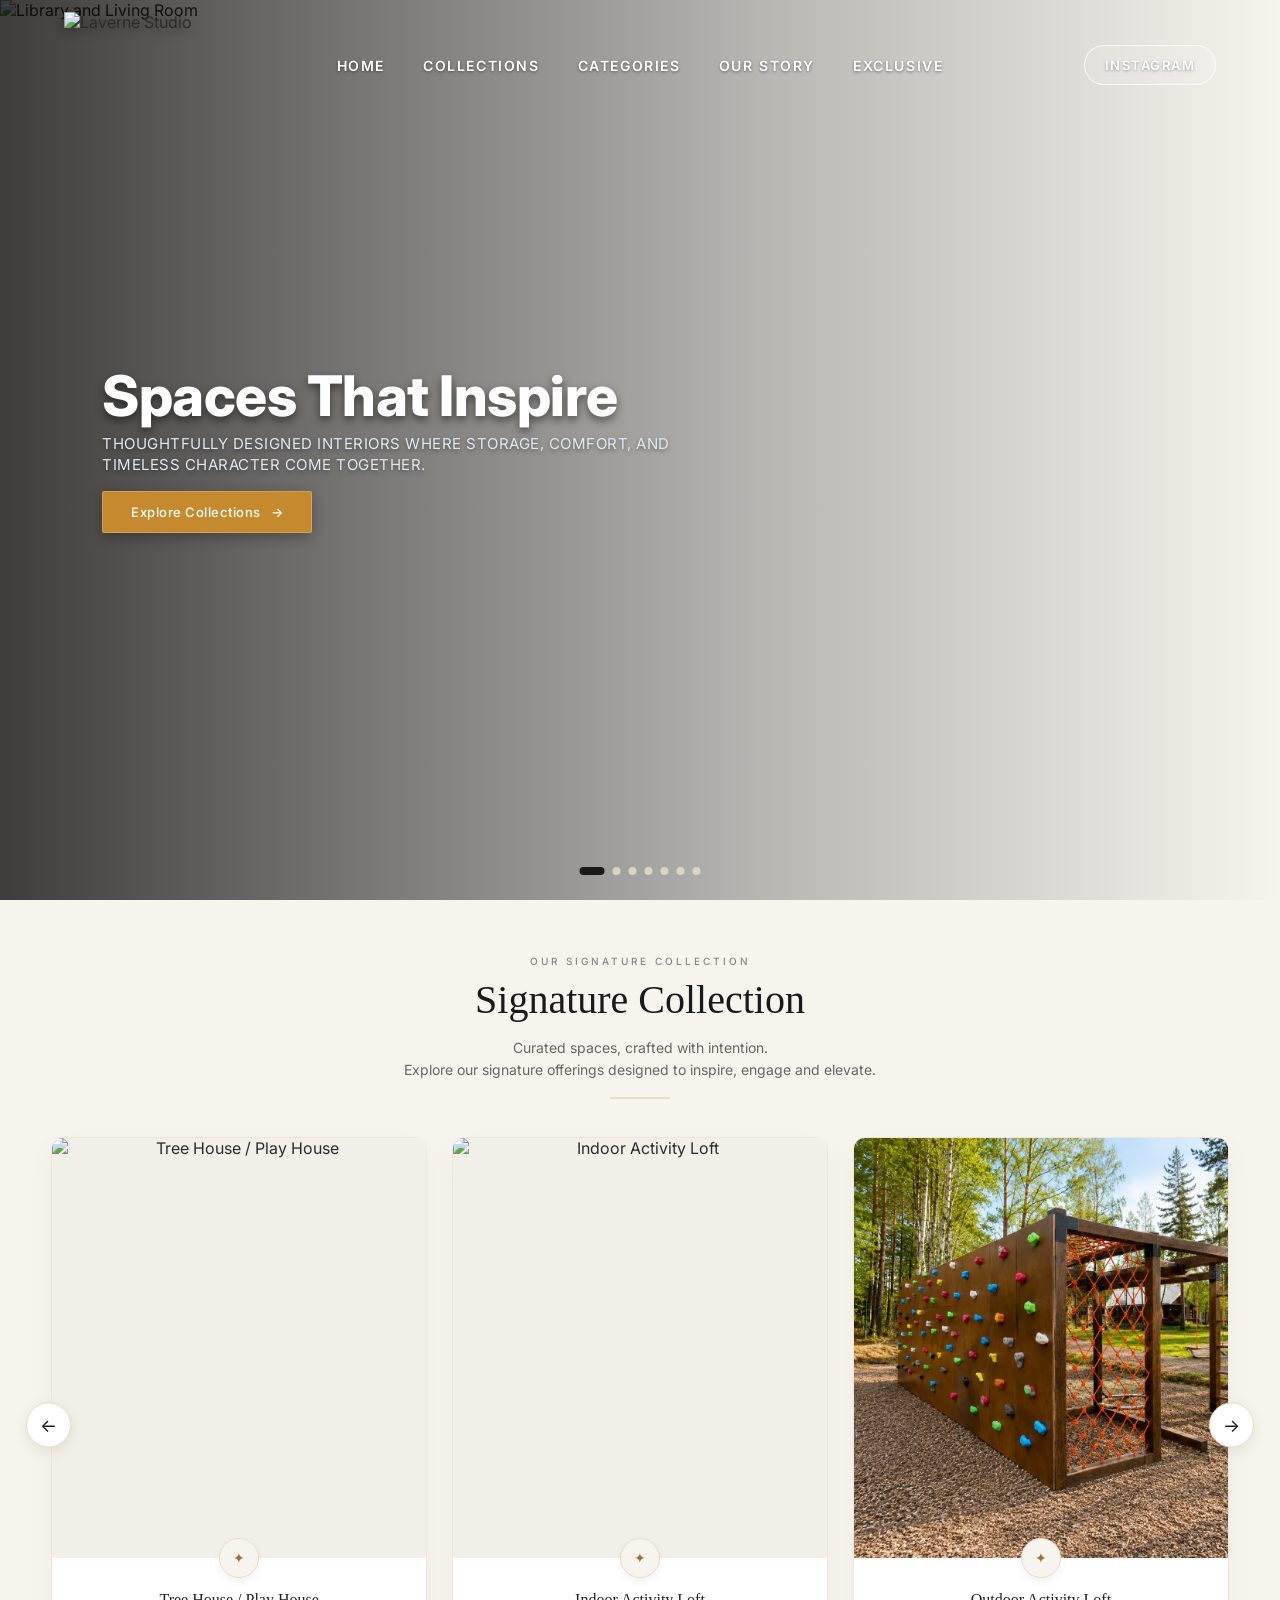
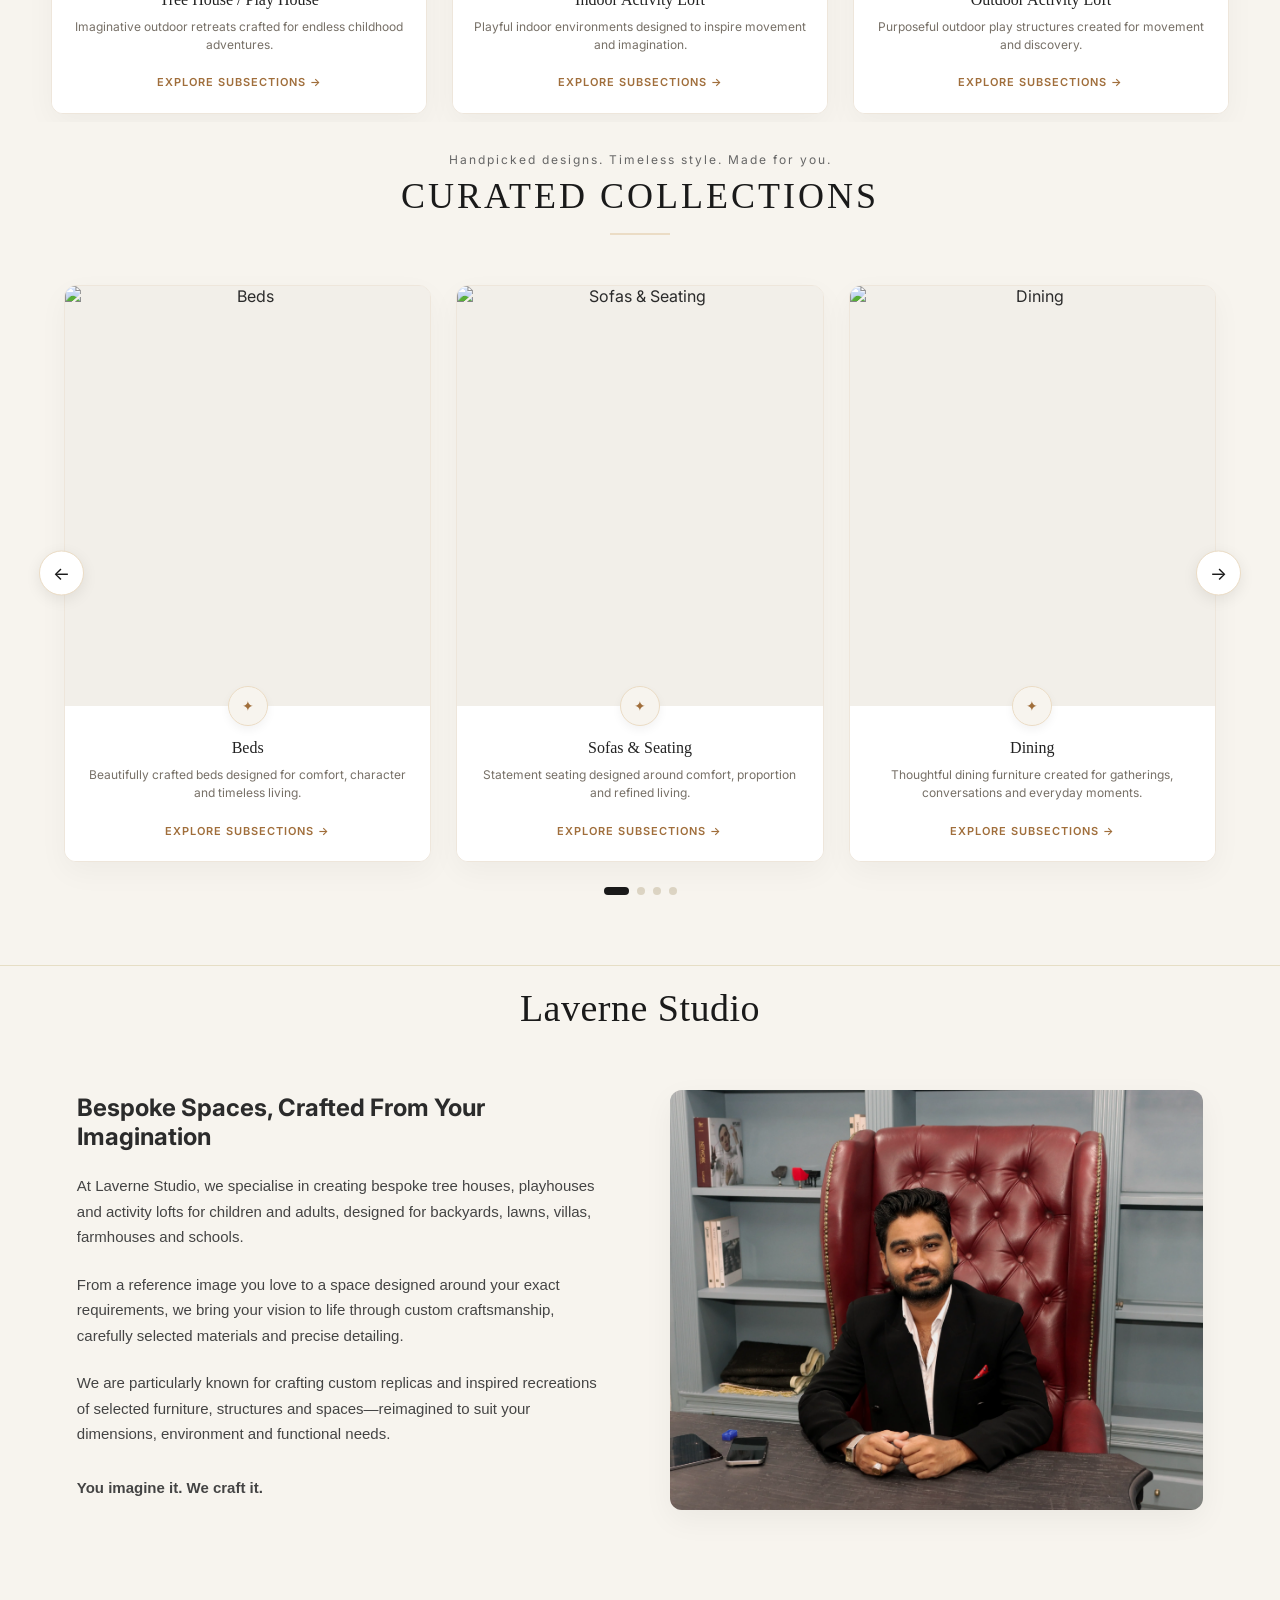
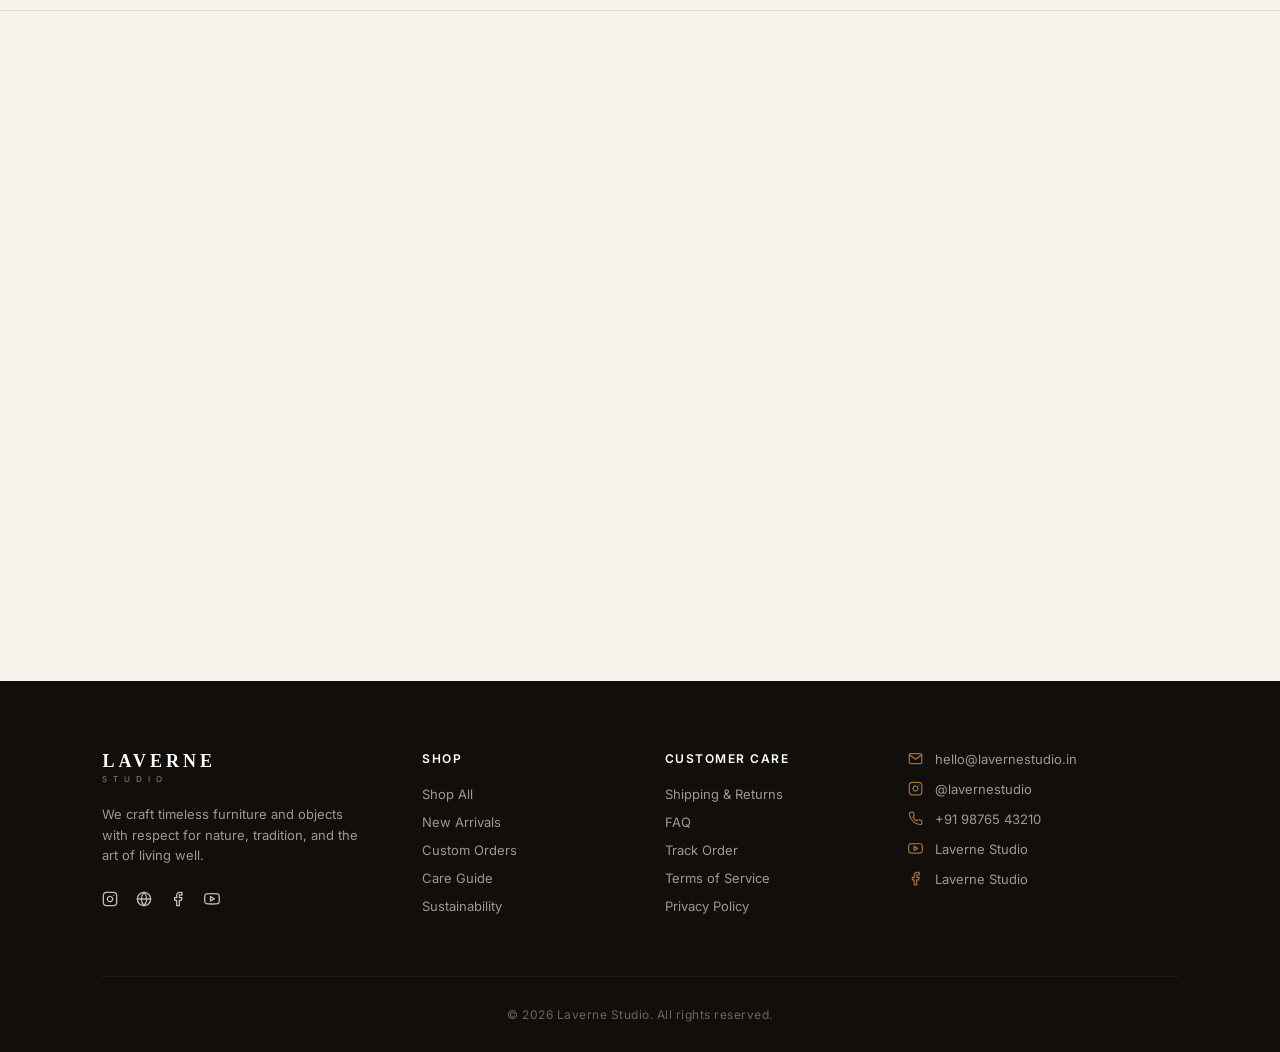
==== index.html @ 59791561 "Updates" ====
<!doctype html><html lang="en"><head><meta charset="utf-8"/><meta name="viewport" content="width=device-width,initial-scale=1"/><meta name="theme-color" content="#FBF4EB"/><title>Laverne Studio | Bespoke Playhouses, Kids Interiors & Custom Furniture</title><meta name="title" content="Laverne Studio | Bespoke Playhouses, Kids Interiors & Custom Furniture"/><meta name="description" content="Laverne Studio creates bespoke children's play environments, luxury playhouses, tree houses, activity lofts, kids interiors, and custom-made furniture in Hyderabad."/><meta name="keywords" content="Laverne Studio, luxury playhouse Hyderabad, kids playhouse Hyderabad, custom tree house, indoor activity loft, outdoor activity loft, kids interiors Hyderabad, custom kids furniture, bespoke furniture Hyderabad"/><meta name="robots" content="index, follow"/><meta name="author" content="Laverne Studio"/><meta name="publisher" content="Laverne Studio"/><link rel="canonical" href="https://lavernestudios.com/"/><link rel="icon" type="image/png" href="/laverneLogo/laverne_logo_transparent.png"/><link rel="apple-touch-icon" href="/laverneLogo/laverne_logo_transparent.png"/><link rel="manifest" href="/manifest.json"/><meta property="og:type" content="website"/><meta property="og:url" content="https://lavernestudios.com/"/><meta property="og:title" content="Laverne Studio | Bespoke Playhouses, Kids Interiors & Custom Furniture"/><meta property="og:description" content="Discover bespoke playhouses, tree houses, activity lofts, kids interiors, and custom-made furniture crafted by Laverne Studio."/><meta property="og:image" content="https://lavernestudios.com/laverneLogo/laverne_logo_transparent.png"/><meta property="og:site_name" content="Laverne Studio"/><meta name="twitter:card" content="summary_large_image"/><meta name="twitter:url" content="https://lavernestudios.com/"/><meta name="twitter:title" content="Laverne Studio"/><meta name="twitter:description" content="Bespoke children's play environments, luxury playhouses, kids interiors and custom furniture crafted with imagination and purpose."/><meta name="twitter:image" content="https://lavernestudios.com/laverneLogo/laverne_logo_transparent.png"/><script type="application/ld+json">{
      "@context": "https://schema.org",
      "@type": "LocalBusiness",
      "name": "Laverne Studio",
      "url": "https://lavernestudios.com/",
      "logo": "https://lavernestudios.com/laverneLogo/laverne_logo_transparent.png",
      "image": "https://lavernestudios.com/laverneLogo/laverne_logo_transparent.png",
      "description": "Laverne Studio creates bespoke children's play environments, luxury playhouses, tree houses, activity lofts, kids interiors and custom-made furniture.",
      "address": {
        "@type": "PostalAddress",
        "addressLocality": "Hyderabad",
        "addressRegion": "Telangana",
        "addressCountry": "IN"
      }
    }</script><style>.visually-hidden{position:absolute;width:1px;height:1px;padding:0;margin:-1px;overflow:hidden;clip:rect(0,0,0,0);white-space:nowrap;border:0}</style><script defer="defer" src="/static/js/main.be034568.js"></script><link href="/static/css/main.c9be6ee3.css" rel="stylesheet"></head><body><noscript>You need to enable JavaScript to run the Laverne Studio website.</noscript><div id="root"></div><h1 class="visually-hidden">Luxury Playhouses, Kids Interiors and Custom Furniture in Hyderabad</h1></body></html>
---- static/css/main.c9be6ee3.css ----
@import url(https://fonts.googleapis.com/css2?family=Cormorant+Garamond:wght@400;500;600;700&family=Inter:wght@300;400;500;600&display=swap);*{box-sizing:border-box;margin:0;padding:0}body{-webkit-font-smoothing:antialiased;background:#f9f6f0;color:#2c1d11;font-family:Inter,sans-serif}button,input,select,textarea{font:inherit}button{border:none;cursor:pointer}a{color:inherit;text-decoration:none}img{display:block}ul{list-style:none}::selection{background:#8b5a2b;color:#fff}section{scroll-margin-top:100px}.navbar{align-items:center;background-color:initial;border-bottom:none;box-sizing:border-box;display:grid;grid-template-columns:180px 1fr 180px;left:0;padding:12px 5%;position:absolute;top:0;width:100%;z-index:1000}.nav-logo{justify-content:flex-start}.nav-logo,.nav-logo a{align-items:center;display:flex}.nav-logo a{text-decoration:none}.nav-logo img{display:block;filter:drop-shadow(0 2px 6px rgba(0,0,0,.45));height:105px;object-fit:contain;width:auto}.nav-links{align-items:center;display:flex;gap:38px;justify-content:center;list-style:none}.nav-links,.nav-links li{margin:0;padding:0}.nav-links a{color:#fff;display:inline-block;font-size:14px;font-weight:600;letter-spacing:1.6px;position:relative;text-decoration:none;text-shadow:0 1px 3px #00000073;transition:color .25s ease,opacity .25s ease}.nav-links a:hover{color:#f0e6d6}.nav-links>li:not(.mobile-instagram)>a:after{background-color:#d9b06f;bottom:-7px;content:"";height:1px;left:50%;position:absolute;transform:translateX(-50%);transition:width .25s ease;width:0}.nav-links>li:not(.mobile-instagram)>a:hover:after{width:100%}.nav-right{align-items:center;display:flex;gap:16px;justify-content:flex-end}.instagram-btn{align-items:center;backdrop-filter:blur(5px);-webkit-backdrop-filter:blur(5px);background:#ffffff1a;border:1px solid #ffffffbf;border-radius:30px;color:#fff;display:inline-flex;font-size:13px;font-weight:600;justify-content:center;letter-spacing:1.5px;min-width:120px;padding:11px 20px;text-decoration:none;text-shadow:0 1px 3px #00000059;transition:background-color .25s ease,color .25s ease,border-color .25s ease,transform .25s ease}.instagram-btn:hover{background-color:#fff;border-color:#fff;color:#6f4d2f;text-shadow:none;transform:translateY(-1px)}.hamburger{align-items:center;background:#0000;border:none;color:#fff;cursor:pointer;font-size:26px;height:42px;justify-content:center;padding:0;width:42px;z-index:1100}.hamburger,.mobile-instagram{display:none}@media (max-width:1200px){.navbar{grid-template-columns:150px 1fr 150px;padding:12px 3%}.nav-logo img{height:95px}.nav-links{gap:25px}.nav-links a{font-size:13px;letter-spacing:1.3px}.instagram-btn{font-size:12px;min-width:105px;padding:10px 15px}}@media (max-width:992px){.navbar{display:flex;justify-content:space-between;padding:10px 25px}.nav-logo img{height:80px}.instagram-btn{display:none}.hamburger,.nav-links{display:flex}.nav-links{align-items:center;backdrop-filter:blur(15px);-webkit-backdrop-filter:blur(15px);background:#14120ff7;flex-direction:column;gap:30px;height:100vh;justify-content:center;max-width:420px;padding:80px 30px;position:fixed;right:-100%;top:0;transition:right .35s ease;width:72%;z-index:1050}.nav-links.active{right:0}.nav-links a{font-size:15px;letter-spacing:1.8px}.mobile-instagram{display:block;margin-top:10px}.mobile-instagram a{align-items:center;background:#ffffff14;border:1px solid #ffffffbf;border-radius:30px;display:inline-flex;justify-content:center;min-width:150px;padding:12px 25px}}@media (max-width:768px){.navbar{padding:10px 18px}.nav-logo img{height:70px}.nav-links{gap:28px;width:80%}.hamburger{font-size:25px;height:40px;width:40px}}@media (max-width:480px){.navbar{padding:8px 14px}.nav-logo img{height:62px}.nav-links{gap:25px;width:85%}.nav-links a{font-size:14px}.mobile-instagram a{min-width:140px;padding:11px 22px}}.hero-section{height:100vh;overflow:hidden;position:relative}.hero-section,.hero-slide{align-items:center;display:flex;width:100%}.hero-slide{height:100%;justify-content:flex-start;left:0;opacity:0;padding:0 8%;pointer-events:none;position:absolute;top:0;transition:opacity .8s ease-in-out,visibility .8s ease-in-out;visibility:hidden}.hero-slide.active{opacity:1;pointer-events:auto;visibility:visible}.hero-img-container{height:100%;left:0;position:absolute;top:0;width:100%;z-index:1}.hero-img{height:100%;object-fit:cover;object-position:center center;width:100%}.hero-img-contain{object-fit:contain}.hero-slide:after{background:linear-gradient(90deg,#000000bf 0,#00000040 60%,#0000);content:"";height:100%;left:0;pointer-events:none;position:absolute;top:0;width:100%;z-index:2}.hero-content-wrapper{align-items:flex-start;display:flex;flex-direction:column;gap:16px;max-width:600px;position:relative;text-align:left;width:100%;z-index:3}.hero-text-container{align-items:flex-start;display:flex;flex-direction:column-reverse;gap:8px}.hero-title{color:#fff;font-size:56px;font-weight:800;letter-spacing:-.5px;line-height:1.05;margin:0;text-shadow:0 4px 8px #00000080}.hero-subtitle{color:#e2e8f0;font-size:15px;font-weight:400;letter-spacing:.5px;line-height:1.4;text-shadow:0 2px 4px #0006;text-transform:uppercase}.explore-btn{align-items:center;background-color:#c68a2e;border:1px solid #fff3;border-radius:2px;box-shadow:0 4px 14px #0000004d;color:#fff;cursor:pointer;display:inline-flex;font-size:13px;font-weight:500;gap:10px;justify-content:center;letter-spacing:.5px;padding:12px 28px;transition:background-color .3s ease,border-color .3s ease}.explore-btn:hover{background-color:#b37922}.hero-dots{bottom:25px;display:flex;gap:8px;left:50%;position:absolute;transform:translateX(-50%);z-index:10}.dot{background:#fff6;transition:all .3s ease}.dot.active{background:#fff}@media (max-width:768px){.hero-section{height:100vh;width:100vw}.hero-slide{align-items:flex-end;padding:25% 6% 10%}.hero-content-wrapper{gap:12px;margin-bottom:20px}.hero-title{font-size:32px;line-height:1.1}.hero-subtitle{font-size:11px;letter-spacing:.3px}.explore-btn{font-size:11px;padding:10px 20px}.hero-dots{bottom:20px}}.collections-section,.collections-section *,.collections-section :after,.collections-section :before{box-sizing:border-box}.collections-section{background-color:#f7f4ee;overflow:hidden;padding:55px 4%;text-align:center;width:100%}.signature-header{margin:0 auto 38px;max-width:850px}.section-subtitle{color:#888;display:block;font-size:10px;font-weight:500;letter-spacing:3px;margin-bottom:10px;text-transform:uppercase}.signature-header h2{color:#1a1a1a;font-family:serif;font-size:40px;font-weight:400;line-height:1.15;margin:0 0 14px}.section-desc{color:#666;font-size:14px;line-height:1.6;margin:0 auto;max-width:540px}.selected-category-description{color:#6f665d;font-size:14px;line-height:1.55;margin:5px auto 0}.catalog-header-divider{background-color:#a06e3b;margin:17px auto 0;width:50px}.back-to-main-btn{border:1px solid #ead8c1;border-radius:30px;font-size:13px;margin-top:15px;padding:9px 16px;transition:transform .25s ease,opacity .25s ease,background-color .25s ease}.back-to-main-btn:hover{background-color:#fff;opacity:.9;transform:translateX(-3px)}.signature-grid-wrapper{gap:16px;margin:0 auto;max-width:1550px}.signature-grid{grid-gap:26px;align-items:stretch;gap:26px}.signature-grid.two-items-grid{max-width:1050px}.signature-card{border-radius:16px;position:relative}.signature-card.main-cat-card{cursor:pointer}.signature-card:hover{box-shadow:0 15px 35px #00000012}.signature-img-wrapper{background-color:#f2efe9;flex:0 0 auto;height:auto;max-height:none;min-height:420px}.signature-img-wrapper img{background-color:#f2efe9;image-rendering:auto;object-fit:contain;object-position:center center}.signature-card:hover
.signature-img-wrapper img{transform:scale(1.02)}.signature-content{flex:1 1;min-height:150px;padding:27px 20px 20px;width:100%}.signature-icon-circle{height:45px;margin-bottom:14px;margin-top:-49px;width:45px}.icon-symbol{font-size:16px}.signature-content h3{font-size:18px;font-weight:400;margin:0 0 8px}.category-card-description,.item-description{color:#6f665d;font-size:13px;line-height:1.5;margin:0 auto 14px;max-width:390px;width:100%}.explore-subtext{font-size:11.5px;letter-spacing:.5px;line-height:1.4;padding-top:8px}.carousel-arrow{box-shadow:0 4px 12px #0000000f;flex-shrink:0;font-size:19px;height:46px;transition:background-color .3s ease,color .3s ease,box-shadow .3s ease;width:46px}.carousel-arrow:hover{background-color:#a06e3b;box-shadow:0 6px 16px #0000001a}.signature-dots{margin-top:28px}.dot{background-color:#0003}.dot.active{background-color:#a06e3b;border-radius:5px}@media (min-width:1440px){.signature-grid-wrapper{max-width:1600px}.signature-img-wrapper{min-height:450px}.signature-content{min-height:155px}}@media (max-width:1200px){.collections-section{padding:50px 4%}.signature-grid{gap:22px}.signature-img-wrapper{min-height:380px}.signature-content{min-height:145px}}@media (max-width:1024px){.collections-section{padding:55px 5%}.signature-header{margin-bottom:34px}.signature-header h2{font-size:36px}.signature-grid{gap:20px;grid-template-columns:repeat(2,minmax(0,1fr))}.signature-grid.two-items-grid{max-width:780px}.signature-img-wrapper{min-height:350px}.signature-content{min-height:145px;padding:25px 18px 20px}.signature-content h3{font-size:17px}.category-card-description,.item-description{font-size:12.5px}.carousel-arrow{font-size:17px;height:42px;width:42px}}@media (max-width:768px){.collections-section{padding:50px 20px}.signature-header{margin-bottom:30px}.section-subtitle{font-size:9px;letter-spacing:2.4px;margin-bottom:9px}.signature-header h2{font-size:30px;line-height:1.2;margin-bottom:11px}.section-desc{line-height:1.55}.section-desc,.selected-category-description{font-size:13px;max-width:450px;width:92%}.catalog-header-divider{width:42px}.back-to-main-btn{font-size:13px}.signature-grid-wrapper{display:block;touch-action:pan-y}.signature-grid,.signature-grid.two-items-grid{gap:22px;grid-template-columns:1fr;margin:0 auto;max-width:500px;width:100%}.signature-card{border-radius:14px}.signature-card:hover{transform:none}.signature-img-wrapper{min-height:380px}.signature-img-wrapper img{height:100%;object-fit:contain;object-position:center;width:100%}.signature-card:hover .signature-img-wrapper img{transform:none}.signature-content{min-height:150px;padding:26px 18px 21px}.signature-icon-circle{height:42px;margin-bottom:13px;margin-top:-46px;width:42px}.signature-content h3{font-size:18px}.category-card-description,.item-description{font-size:12.5px;max-width:390px;width:94%}.explore-subtext{font-size:11px;margin-top:10px}.carousel-arrow{display:none}.signature-dots{margin-top:22px}}@media (max-width:480px){.collections-section{padding:42px 14px}.signature-header{margin-bottom:26px}.section-subtitle{font-size:8px;letter-spacing:2px}.signature-header h2{font-size:26px}.section-desc,.selected-category-description{font-size:12px;width:96%}.back-to-main-btn{font-size:12px}.signature-grid,.signature-grid.two-items-grid{gap:18px;max-width:100%}.signature-card{border-radius:12px}.signature-img-wrapper{min-height:340px}.signature-content{min-height:145px;padding:23px 15px 19px}.signature-icon-circle{height:40px;margin-bottom:12px;margin-top:-44px;width:40px}.signature-content h3{font-size:17px}.category-card-description,.item-description{font-size:12px;width:96%}.explore-subtext{font-size:10.5px}.signature-dots{margin-top:18px}}@media (max-width:360px){.collections-section{padding:38px 10px}.signature-header h2{font-size:24px}.signature-img-wrapper{min-height:300px}.signature-content{min-height:135px;padding:21px 12px 17px}.signature-content h3{font-size:16px}.category-card-description,.item-description{font-size:11.5px}}.curated-categories-section,.curated-categories-section *,.curated-categories-section :after,.curated-categories-section :before{box-sizing:border-box}.curated-categories-section{background-color:#f7f4ee;border-bottom:1px solid #e6dec5;margin-top:-80px;opacity:0;overflow:hidden;padding:30px 5% 70px;text-align:center;transform:translateY(40px);transition:opacity 1s ease-out,transform 1s ease-out;width:100%}.curated-categories-section.scroll-reveal-active{opacity:1;transform:translateY(0)}.main-catalog-header{margin:0 auto 50px;max-width:850px}.main-subtitle{color:#666;display:block;font-size:12px;font-weight:400;letter-spacing:2px;margin-bottom:8px}.main-catalog-header h2{color:#1a1a1a;font-family:serif;font-size:36px;font-weight:400;letter-spacing:3px;line-height:1.2;margin:0}.selected-category-description{color:#6f685f;font-size:13px;font-weight:400;line-height:1.5;margin:12px auto 0;max-width:650px;text-align:center}.catalog-header-divider{background-color:#ebdcc5;height:2px;margin:15px auto 0;width:60px}.back-to-main-btn{background:#0000;border:1px solid #ebdcc5;border-radius:20px;color:#a06e3b;cursor:pointer;font-size:12px;font-weight:600;margin-top:20px;padding:8px 18px;transition:background-color .3s ease,color .3s ease,border-color .3s ease,transform .3s ease}.back-to-main-btn:hover{background-color:#1a1a1a;border-color:#1a1a1a;color:#fff;transform:translateX(-2px)}.category-block{margin-bottom:70px;text-align:left}.category-header-row{align-items:center;border-bottom:1px solid #ebdcc5;display:flex;justify-content:space-between;margin-bottom:25px;padding-bottom:10px}.category-title-wrapper{align-items:center;display:flex;gap:12px}.cat-icon{font-size:18px}.category-header-row h3{color:#2b2b2b;font-family:serif;font-size:18px;letter-spacing:1.5px;margin:0}.view-all-link{color:#a06e3b;cursor:pointer;font-size:12px;font-weight:600;letter-spacing:1px}.signature-grid-wrapper{align-items:center;display:flex;position:relative;width:100%}.signature-grid{grid-gap:25px;display:grid;gap:25px;grid-template-columns:repeat(3,minmax(0,1fr));width:100%}.signature-grid.two-items-grid{grid-template-columns:repeat(2,minmax(0,1fr));margin:0 auto;max-width:75%}.signature-card{background-color:#fff;border:1px solid #eee6db;border-radius:12px;box-shadow:0 10px 30px #0000000a;display:flex;flex-direction:column;height:100%;min-width:0;overflow:hidden;transition:transform .3s ease,box-shadow .3s ease;width:100%}.signature-card:hover{box-shadow:0 15px 36px #00000012;transform:translateY(-5px)}.main-cat-card{cursor:pointer}.signature-img-wrapper{background-color:#eeeae4;height:320px;overflow:hidden;position:relative;width:100%}.signature-img-wrapper img{display:block;height:100%;object-fit:cover;object-position:center;transition:transform .45s ease;width:100%}.signature-card:hover
.signature-img-wrapper img{transform:scale(1.025)}.signature-content{align-items:center;background-color:#fff;display:flex;flex-direction:column;flex-grow:1;min-height:155px;padding:25px 20px 22px;position:relative;text-align:center}.signature-icon-circle{align-items:center;background-color:#f7f4ee;border:1px solid #ebdcc5;border-radius:50%;box-shadow:0 4px 10px #0000000d;display:flex;flex-shrink:0;height:40px;justify-content:center;margin-bottom:12px;margin-top:-45px;width:40px}.icon-symbol{color:#a06e3b;font-size:14px}.signature-content h3{color:#222;font-family:serif;font-size:16px;font-weight:500;line-height:1.3;margin:0 0 7px;text-align:center}.category-card-description{margin:0 auto 12px}.category-card-description,.item-description{color:#777067;font-size:12px;font-weight:400;line-height:1.5;max-width:340px;text-align:center;width:100%}.item-description{margin:0 auto}.category-card-description,.item-description{-webkit-box-orient:vertical;display:-webkit-box;overflow:hidden}.explore-subtext{color:#a06e3b;font-size:11px;font-weight:600;letter-spacing:1px;margin-top:auto;padding-top:5px;text-transform:uppercase}.carousel-arrow{align-items:center;background-color:#fff;border:1px solid #ebdcc5;border-radius:50%;box-shadow:0 4px 15px #00000014;color:#1a1a1a;cursor:pointer;display:flex;font-size:18px;height:45px;justify-content:center;padding:0;position:absolute;top:50%;transform:translateY(-50%);transition:background-color .3s ease,color .3s ease,border-color .3s ease;width:45px;z-index:10}.carousel-arrow:hover{background-color:#1a1a1a;border-color:#1a1a1a;color:#fff}.carousel-arrow.left-arrow{left:-25px}.carousel-arrow.right-arrow{right:-25px}.signature-dots{align-items:center;display:flex;gap:8px;justify-content:center;margin-top:25px}.dot{background-color:#dcd4c3;border:none;border-radius:50%;cursor:pointer;height:8px;padding:0;transition:width .3s ease,background-color .3s ease;width:8px}.dot.active{background-color:#1a1a1a;border-radius:4px;width:25px}@media (max-width:1024px){.curated-categories-section{margin-top:-50px;padding:20px 5% 65px}.main-catalog-header{margin-bottom:40px}.main-catalog-header h2{font-size:32px;letter-spacing:2.5px}.signature-grid{gap:20px;grid-template-columns:repeat(2,minmax(0,1fr))}.signature-grid.two-items-grid{max-width:100%}.signature-img-wrapper{height:285px}.signature-content{min-height:150px;padding:24px 18px 20px}.signature-content h3{font-size:16px}.category-card-description,.item-description{font-size:11.8px;max-width:310px}.selected-category-description{font-size:12.5px;max-width:550px}.carousel-arrow.left-arrow{left:-18px}.carousel-arrow.right-arrow{right:-18px}}@media (max-width:768px){.curated-categories-section{margin-top:0;padding:50px 18px}.main-catalog-header{margin-bottom:32px}.main-subtitle{font-size:10px;letter-spacing:1.5px;line-height:1.5;margin:0 auto 8px;width:92%}.main-catalog-header h2{font-size:26px;letter-spacing:2px;line-height:1.2}.selected-category-description{font-size:12px;line-height:1.5;margin-top:10px;max-width:450px;width:92%}.catalog-header-divider{margin-top:14px;width:45px}.back-to-main-btn{font-size:11px;margin-top:15px;padding:7px 15px}.signature-grid-wrapper{display:block}.signature-grid,.signature-grid.two-items-grid{gap:20px;grid-template-columns:1fr;margin:0 auto;max-width:500px;width:100%}.signature-card{border-radius:12px;width:100%}.signature-card:hover{transform:none}.signature-img-wrapper{height:285px}.signature-card:hover .signature-img-wrapper img{transform:none}.signature-content{min-height:auto;padding:23px 17px 20px}.signature-icon-circle{height:40px;margin-bottom:11px;margin-top:-43px;width:40px}.signature-content h3{font-size:17px;margin-bottom:6px}.category-card-description,.item-description{font-size:12px;line-height:1.5;max-width:390px;width:94%}.explore-subtext{font-size:10.5px;margin-top:11px}.carousel-arrow{display:none}.signature-dots{gap:7px;margin-top:21px}.dot{height:7px;width:7px}.dot.active{width:22px}}@media (max-width:480px){.curated-categories-section{padding:42px 14px}.main-catalog-header{margin-bottom:27px}.main-subtitle{font-size:9px;letter-spacing:1.3px;width:96%}.main-catalog-header h2{font-size:23px;letter-spacing:1.5px}.selected-category-description{font-size:11.5px;width:96%}.signature-grid,.signature-grid.two-items-grid{gap:18px;max-width:100%}.signature-img-wrapper{height:250px}.signature-content{padding:21px 14px 18px}.signature-icon-circle{height:38px;margin-top:-41px;width:38px}.icon-symbol{font-size:13px}.signature-content h3{font-size:16px}.category-card-description,.item-description{font-size:11.5px;line-height:1.45;width:97%}.explore-subtext{font-size:10px}.signature-dots{margin-top:18px}}@media (max-width:360px){.curated-categories-section{padding:38px 10px}.main-catalog-header h2{font-size:21px}.signature-img-wrapper{height:225px}.signature-content{padding:20px 12px 17px}.signature-content h3{font-size:15px}.category-card-description,.item-description{font-size:11px}}.founder-story-section{background-color:#f7f4ee;border-bottom:1px solid #e6dec5;box-sizing:border-box;opacity:0;padding:20px 6% 100px;transform:translateY(40px);transition:opacity 1s ease-out,transform 1s ease-out;width:100%}.founder-story-section.scroll-reveal-active{opacity:1;transform:translateY(0)}.founder-container{margin:0 auto;max-width:1300px}.founder-main-title{color:#1a1a1a;font-family:serif;font-size:38px;font-weight:400;letter-spacing:.5px;margin-bottom:60px;text-align:center}.founder-content-grid{grid-gap:60px;align-items:center;display:grid;gap:60px;grid-template-columns:1fr 1fr}.founder-text-column{display:flex;flex-direction:column;gap:22px}.founder-text-column p{color:#444;font-family:sans-serif;font-size:15px;line-height:1.7;margin:0}.founder-highlight-text{color:#1a1a1a;font-size:16px;margin:6px 0!important}.founder-image-column{width:100%}.founder-image-wrapper{background:#eae5dc;border-radius:12px;box-shadow:0 10px 30px #0000000d;height:420px;overflow:hidden;width:100%}.founder-image-wrapper img{height:100%;object-fit:cover;transition:transform .5s ease;width:100%}.founder-image-wrapper:hover img{transform:scale(1.03)}@media (max-width:968px){.founder-content-grid{gap:40px;grid-template-columns:1fr}.founder-main-title{font-size:30px;margin-bottom:40px}.founder-image-wrapper{height:320px}}.exclusive-section{background-color:#f7f4ee;border-bottom:1px solid #e6dec5;box-sizing:border-box;opacity:0;overflow:hidden;padding:30px 3% 70px;transform:translateY(35px);transition:opacity .9s ease-out,transform .9s ease-out;width:100%}.exclusive-section.scroll-reveal-active{opacity:1;transform:translateY(0)}.exclusive-masonry{box-sizing:border-box;column-count:4;column-gap:12px;width:100%}.masonry-item{-webkit-column-break-inside:avoid;box-sizing:border-box;break-inside:avoid;display:inline-block;margin:0 0 12px;page-break-inside:avoid;vertical-align:top;width:100%}.exclusive-title-block{background:#0000;box-sizing:border-box;padding:22px 10px 28px;text-align:center;width:100%}.exc-main-title{color:#151515;font-size:clamp(30px,2.3vw,42px);font-weight:700;letter-spacing:.5px;line-height:.98;margin:0 0 15px}.exc-main-title,.exc-year{font-family:Georgia,Times New Roman,serif}.exc-year{color:#a06e3b;display:block;font-size:clamp(23px,1.6vw,31px);font-weight:500;letter-spacing:5px}.exc-img-card{background:#0000;border-radius:8px;box-shadow:0 5px 16px rgba(0,0,0,.045);box-sizing:border-box;overflow:hidden;transition:transform .35s ease,box-shadow .35s ease}.exc-img-card,.exc-img-card img{height:auto;padding:0;width:100%}.exc-img-card img{border:0;display:block;margin:0;max-width:100%;object-fit:fill}@media (hover:hover) and (pointer:fine){.exc-img-card:hover{box-shadow:0 10px 28px #00000014;transform:translateY(-4px)}}@media (min-width:1600px){.exclusive-section{padding:80px 4%}.exclusive-masonry{column-count:4;column-gap:14px}.masonry-item{margin-bottom:14px}}@media (max-width:1200px){.exclusive-section{padding:60px 2.5%}.exclusive-masonry{column-count:4;column-gap:10px}.masonry-item{margin-bottom:10px}.exclusive-title-block{padding:18px 8px 24px}.exc-main-title{font-size:32px}.exc-year{font-size:26px}}@media (max-width:1024px){.exclusive-section{padding:55px 20px}.exclusive-masonry{column-count:3;column-gap:10px}.masonry-item{margin-bottom:10px}.exc-main-title{font-size:32px}.exc-year{font-size:25px}}@media (max-width:850px){.exclusive-section{padding:50px 16px}.exclusive-masonry{column-count:2;column-gap:10px}.masonry-item{margin-bottom:10px}.exclusive-title-block{padding:18px 8px 26px}.exc-main-title{font-size:31px}.exc-year{font-size:25px}}@media (max-width:600px){.exclusive-section{box-sizing:border-box;padding:40px 10px;width:100%}.exclusive-masonry{column-count:1;column-gap:0;width:100%}.masonry-item{margin-bottom:14px;width:100%}.exclusive-title-block{padding:12px 10px 28px}.exc-main-title{font-size:32px;line-height:1;margin-bottom:14px}.exc-year{font-size:25px;letter-spacing:5px}.exc-img-card{border-radius:8px;height:auto;width:100%}.exc-img-card img{display:block;height:auto;max-width:100%;width:100%}}@media (max-width:480px){.exclusive-section{padding:35px 8px}.masonry-item{margin-bottom:10px}.exclusive-title-block{padding:10px 6px 24px}.exc-main-title{font-size:29px}.exc-year{font-size:23px;letter-spacing:4px}.exc-img-card{border-radius:6px}}@media (max-width:360px){.exclusive-section{padding:30px 6px}.masonry-item{margin-bottom:8px}.exc-main-title{font-size:26px}.exc-year{font-size:21px;letter-spacing:3px}}@media (prefers-reduced-motion:reduce){.exc-img-card,.exclusive-section{transition:none}.exclusive-section{opacity:1;transform:none}.exc-img-card:hover{transform:none}}.instagram-section{background-color:#f7f4ee;border-bottom:1px solid #e6dec5;box-sizing:border-box;max-width:100%;opacity:0;padding:40px 1px 80px;transform:translateY(40px);transition:opacity 1s ease-out,transform 1s ease-out;width:100%}.instagram-section.scroll-reveal-active{opacity:1;transform:translateY(0)}.insta-profile-header{box-sizing:border-box;justify-content:flex-start;margin-bottom:35px;padding:0 15px}.insta-profile-header,.insta-profile-info{align-items:center;display:flex;width:100%}.insta-profile-info{gap:25px;max-width:100%}.insta-profile-info>div:last-child{align-items:flex-start;display:flex;flex-direction:column;text-align:left}.insta-avatar-circle{align-items:center;background-color:#e6dec5;border:1px solid #d4cab0;border-radius:50%;display:flex;flex-shrink:0;height:100px;justify-content:center;width:100px}.insta-avatar-icon{color:#1a1a1a;font-size:45px}.insta-handle-row{align-items:center;display:flex;flex-wrap:wrap;gap:20px;justify-content:flex-start;margin-bottom:10px}.insta-handle-row h3{color:#1a1a1a;font-family:serif;font-size:26px;font-weight:500;margin:0}.insta-profile-follow-btn{background:#1a1a1a;border-radius:6px;color:#fff;font-size:14px;font-weight:600;letter-spacing:.5px;padding:8px 24px;text-decoration:none;transition:background .3s ease}.insta-profile-follow-btn:hover{background:#a06e3b}.insta-bio{color:#555;font-size:16px;line-height:1.5;margin:0;text-align:left}.insta-loading{color:#777;font-size:15px;padding:50px;text-align:center}.insta-grid{grid-gap:16px;box-sizing:border-box;display:grid;gap:16px;grid-template-columns:repeat(4,1fr);padding:0 15px;width:100%}.insta-item{align-self:start;background:#eae5dc;border-radius:4px;box-shadow:0 6px 20px #0000000f;display:block;overflow:hidden;position:relative}.insta-item img{display:block;height:auto;object-fit:contain;width:100%}.insta-overlay{align-items:center;background:#00000073;color:#fff;display:flex;font-size:15px;font-weight:600;gap:15px;height:100%;justify-content:center;left:0;opacity:0;position:absolute;top:0;transition:opacity .3s ease;width:100%}.insta-item:hover .insta-overlay{opacity:1}@media (max-width:1200px){.insta-grid{grid-template-columns:repeat(3,1fr)}}@media (max-width:768px){.insta-grid{grid-template-columns:repeat(2,1fr)}.instagram-section{padding:60px 2%}}@media (max-width:480px){.insta-grid{grid-template-columns:1fr}.insta-profile-info{align-items:flex-start;flex-direction:column}}.footer-section{background-color:#120e0b;box-sizing:border-box;color:#bbb;padding:70px 8% 30px;width:100%}.footer-grid{grid-gap:50px;align-items:start;border-bottom:1px solid #221c17;display:grid;gap:50px;grid-template-columns:1.4fr 1fr 1fr 1.4fr;padding-bottom:50px}.footer-col-brand{text-align:left}.footer-col-brand h2{color:#fff;font-family:serif;font-size:18px;letter-spacing:4px;margin:0;text-align:left}.footer-col-brand span{color:#888;display:block;font-size:8px;letter-spacing:6px;margin-top:2px;text-align:left}.footer-col-brand p{color:#999;font-size:13px;line-height:1.6;margin:20px 0 25px;max-width:280px;text-align:left}.social-icons{color:#bbb;cursor:pointer;display:flex;font-size:16px;gap:18px;justify-content:flex-start}.social-icons svg:hover{color:#a06e3b}.footer-col-contact h4,.footer-col-links h4{color:#fff;font-size:12px;font-weight:600;letter-spacing:1.5px;margin-bottom:20px}.footer-col-contact ul,.footer-col-links ul{list-style:none;margin:0;padding:0}.footer-col-links ul li{color:#999;cursor:pointer;font-size:13px;margin-bottom:12px;transition:color .2s ease}.footer-col-links ul li:hover{color:#fff}.footer-col-contact ul li{align-items:center;color:#999;display:flex;font-size:13px;gap:12px;margin-bottom:14px}.footer-contact-icon{color:#a06e3b;flex-shrink:0;font-size:15px}.footer-bottom{color:#666;font-size:12px;letter-spacing:.5px;padding-top:30px;text-align:center}@media (max-width:1024px){.footer-grid{gap:40px;grid-template-columns:repeat(2,1fr)}}@media (max-width:600px){.footer-grid{gap:30px;grid-template-columns:1fr}}html{scroll-behavior:smooth;scroll-padding-top:0}body{margin:0;padding:0}.home-container{background-color:#f7f4ee;color:#2b2b2b;font-family:Inter,sans-serif;overflow-x:hidden;width:100%}#categories,#collections,#exclusive,#home,#instagram,#our-story{scroll-margin-top:0}.App{background:#f9f6f0;min-height:100vh}img{max-width:100%}a,button{-webkit-tap-highlight-color:transparent}
/*# sourceMappingURL=main.c9be6ee3.css.map*/
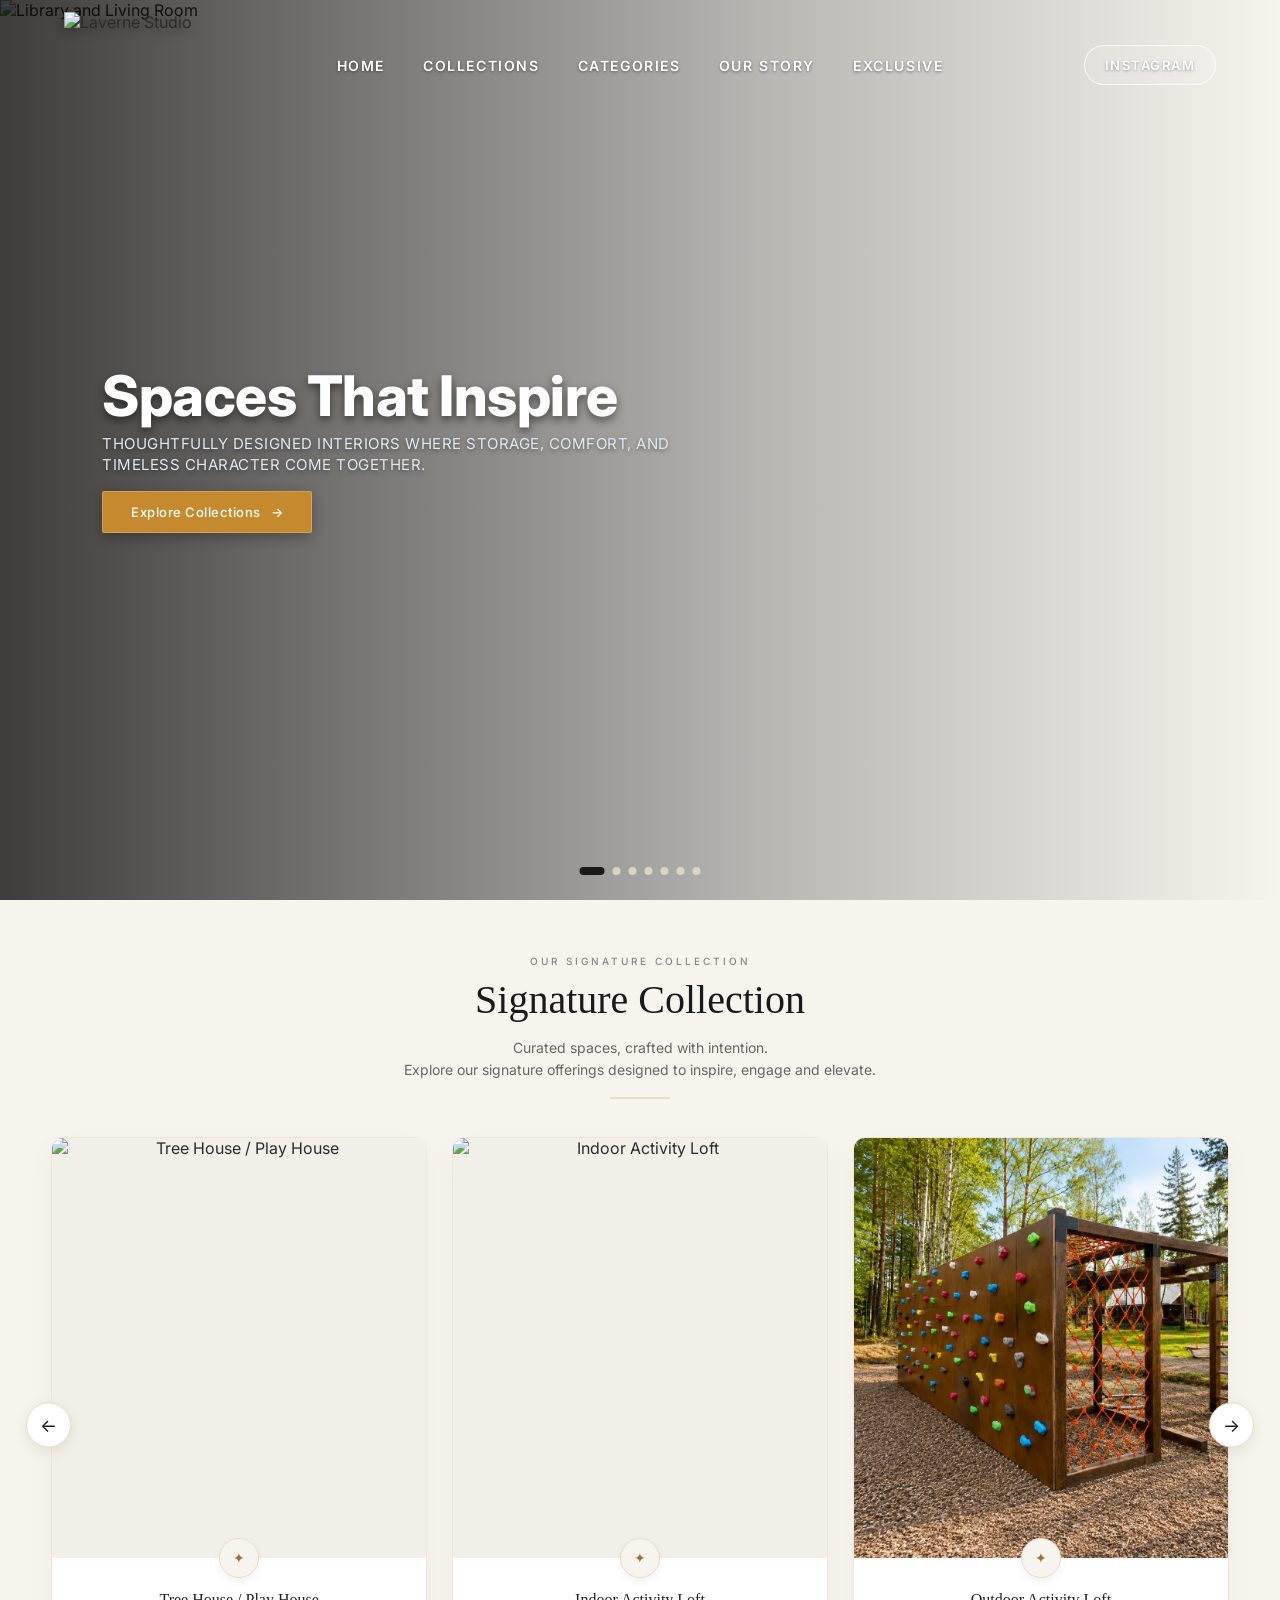
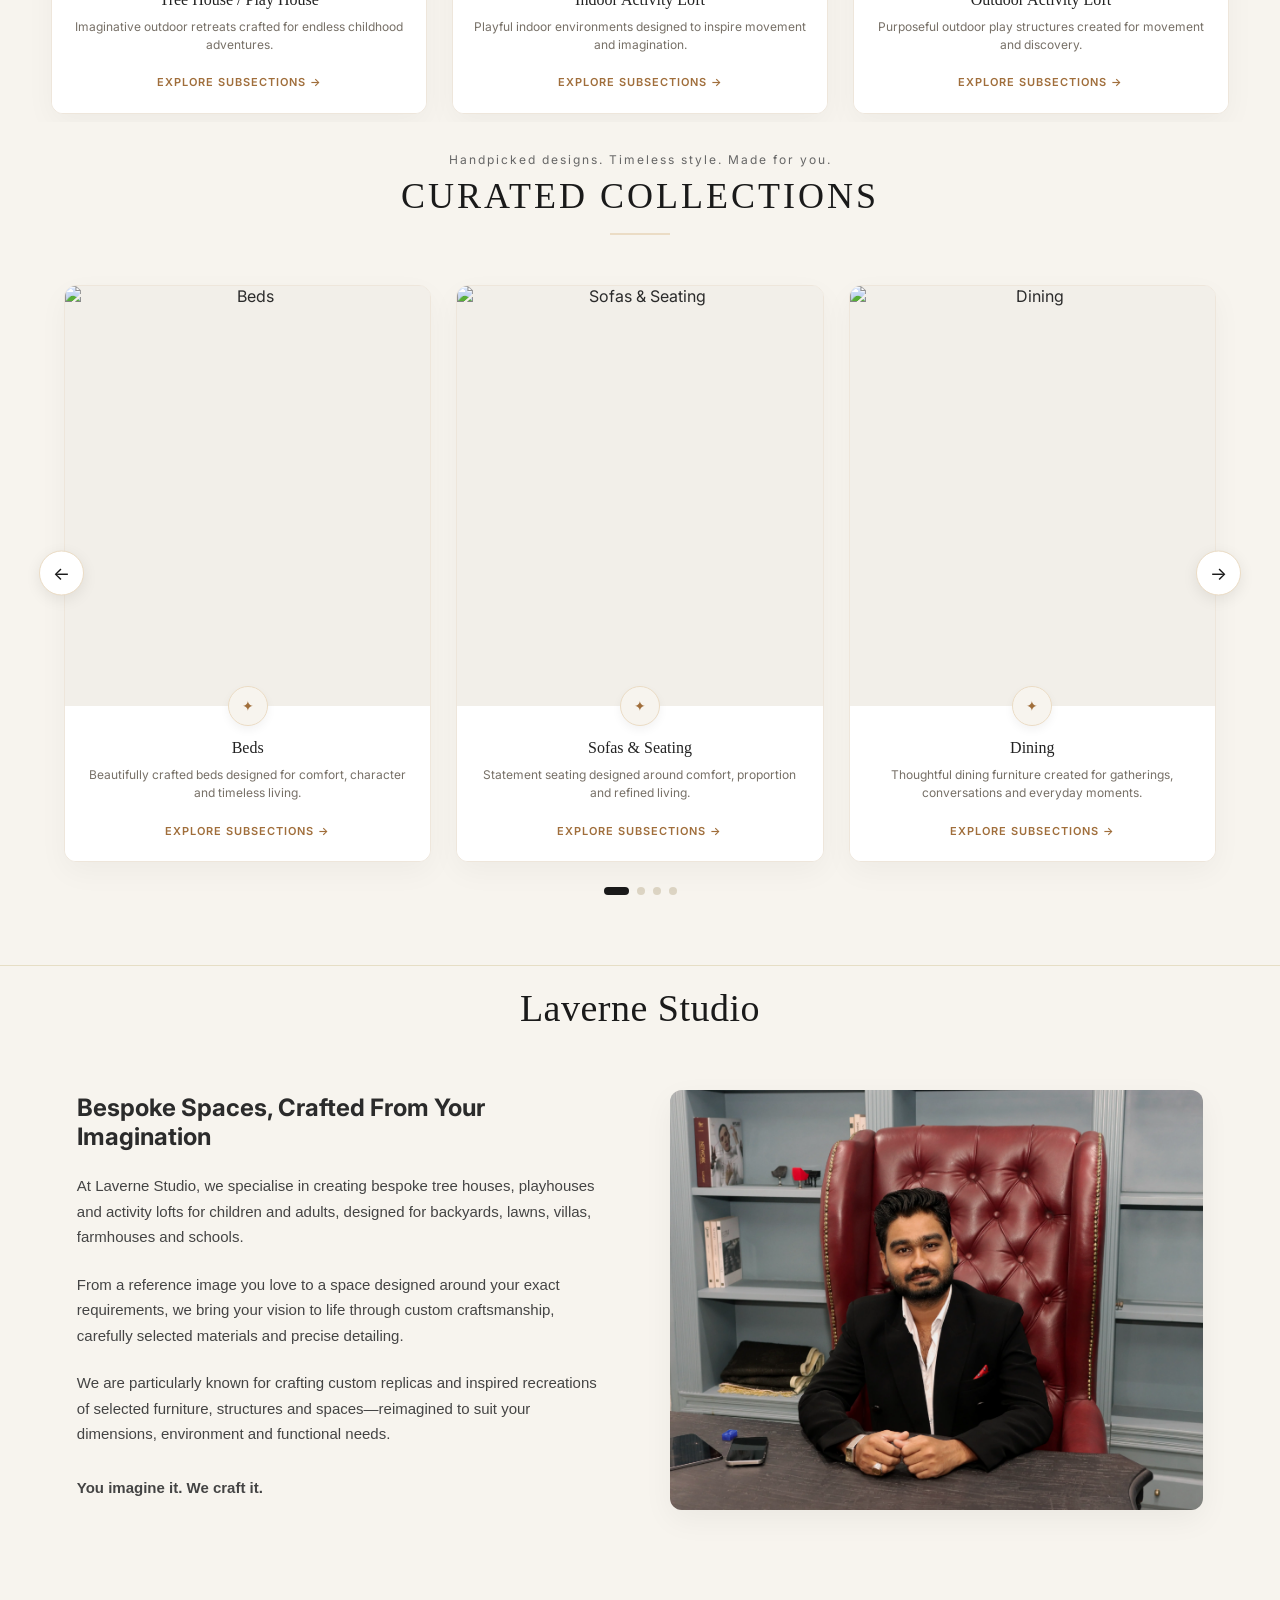
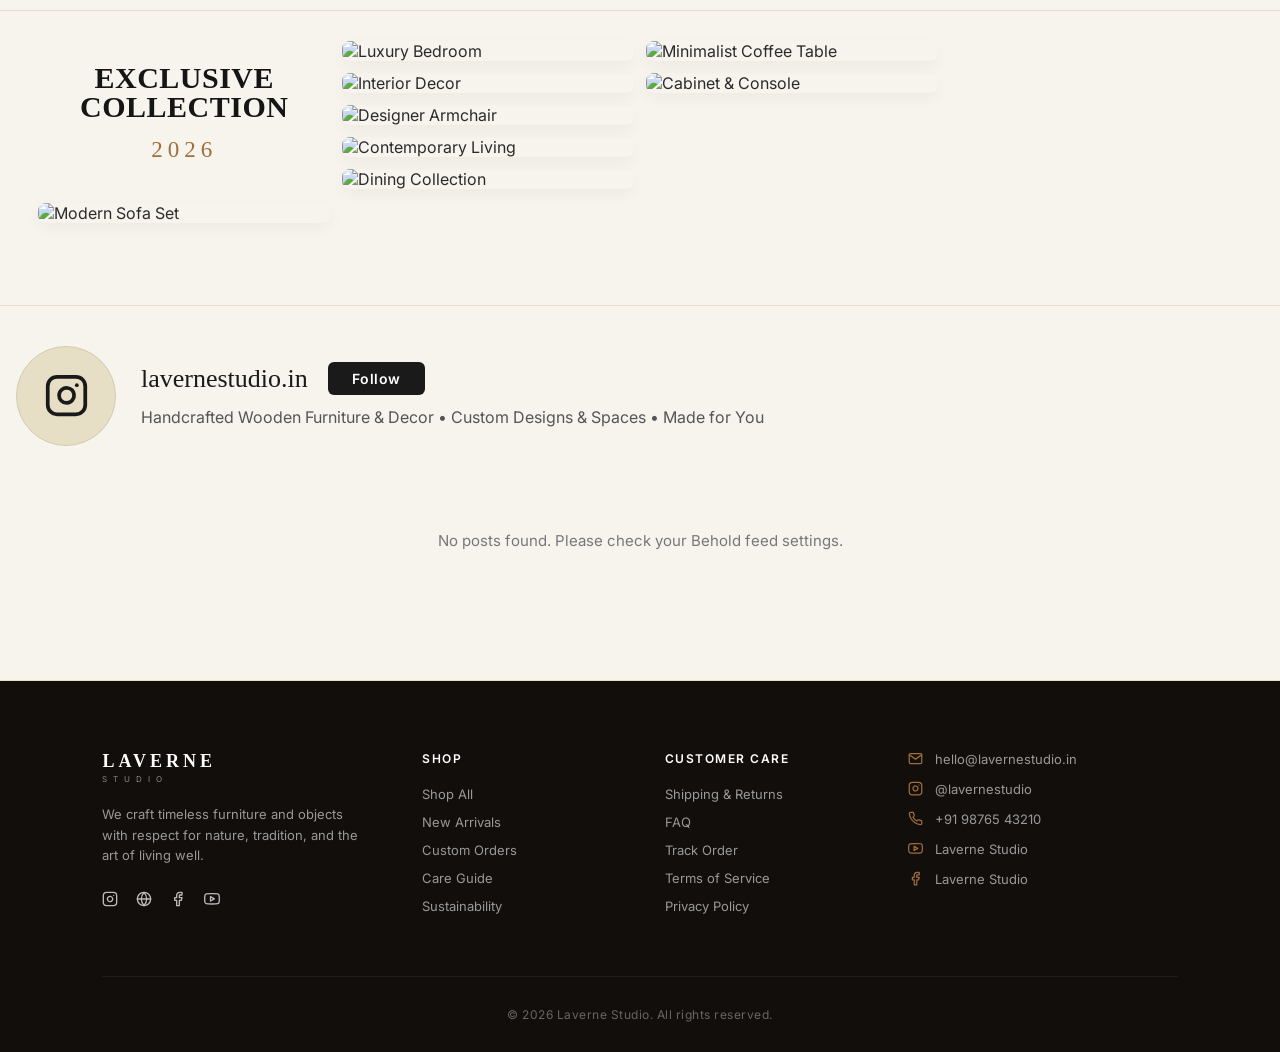
==== commit d55eee24: "Updates" ====
--- a/index.html
+++ b/index.html
@@ -12,4 +12,4 @@
         "addressRegion": "Telangana",
         "addressCountry": "IN"
       }
-    }</script><style>.visually-hidden{position:absolute;width:1px;height:1px;padding:0;margin:-1px;overflow:hidden;clip:rect(0,0,0,0);white-space:nowrap;border:0}</style><script defer="defer" src="/static/js/main.be034568.js"></script><link href="/static/css/main.c9be6ee3.css" rel="stylesheet"></head><body><noscript>You need to enable JavaScript to run the Laverne Studio website.</noscript><div id="root"></div><h1 class="visually-hidden">Luxury Playhouses, Kids Interiors and Custom Furniture in Hyderabad</h1></body></html>+    }</script><style>.visually-hidden{position:absolute;width:1px;height:1px;padding:0;margin:-1px;overflow:hidden;clip:rect(0,0,0,0);white-space:nowrap;border:0}</style><script defer="defer" src="/static/js/main.e7280c40.js"></script><link href="/static/css/main.c9be6ee3.css" rel="stylesheet"></head><body><noscript>You need to enable JavaScript to run the Laverne Studio website.</noscript><div id="root"></div><h1 class="visually-hidden">Luxury Playhouses, Kids Interiors and Custom Furniture in Hyderabad</h1></body></html>
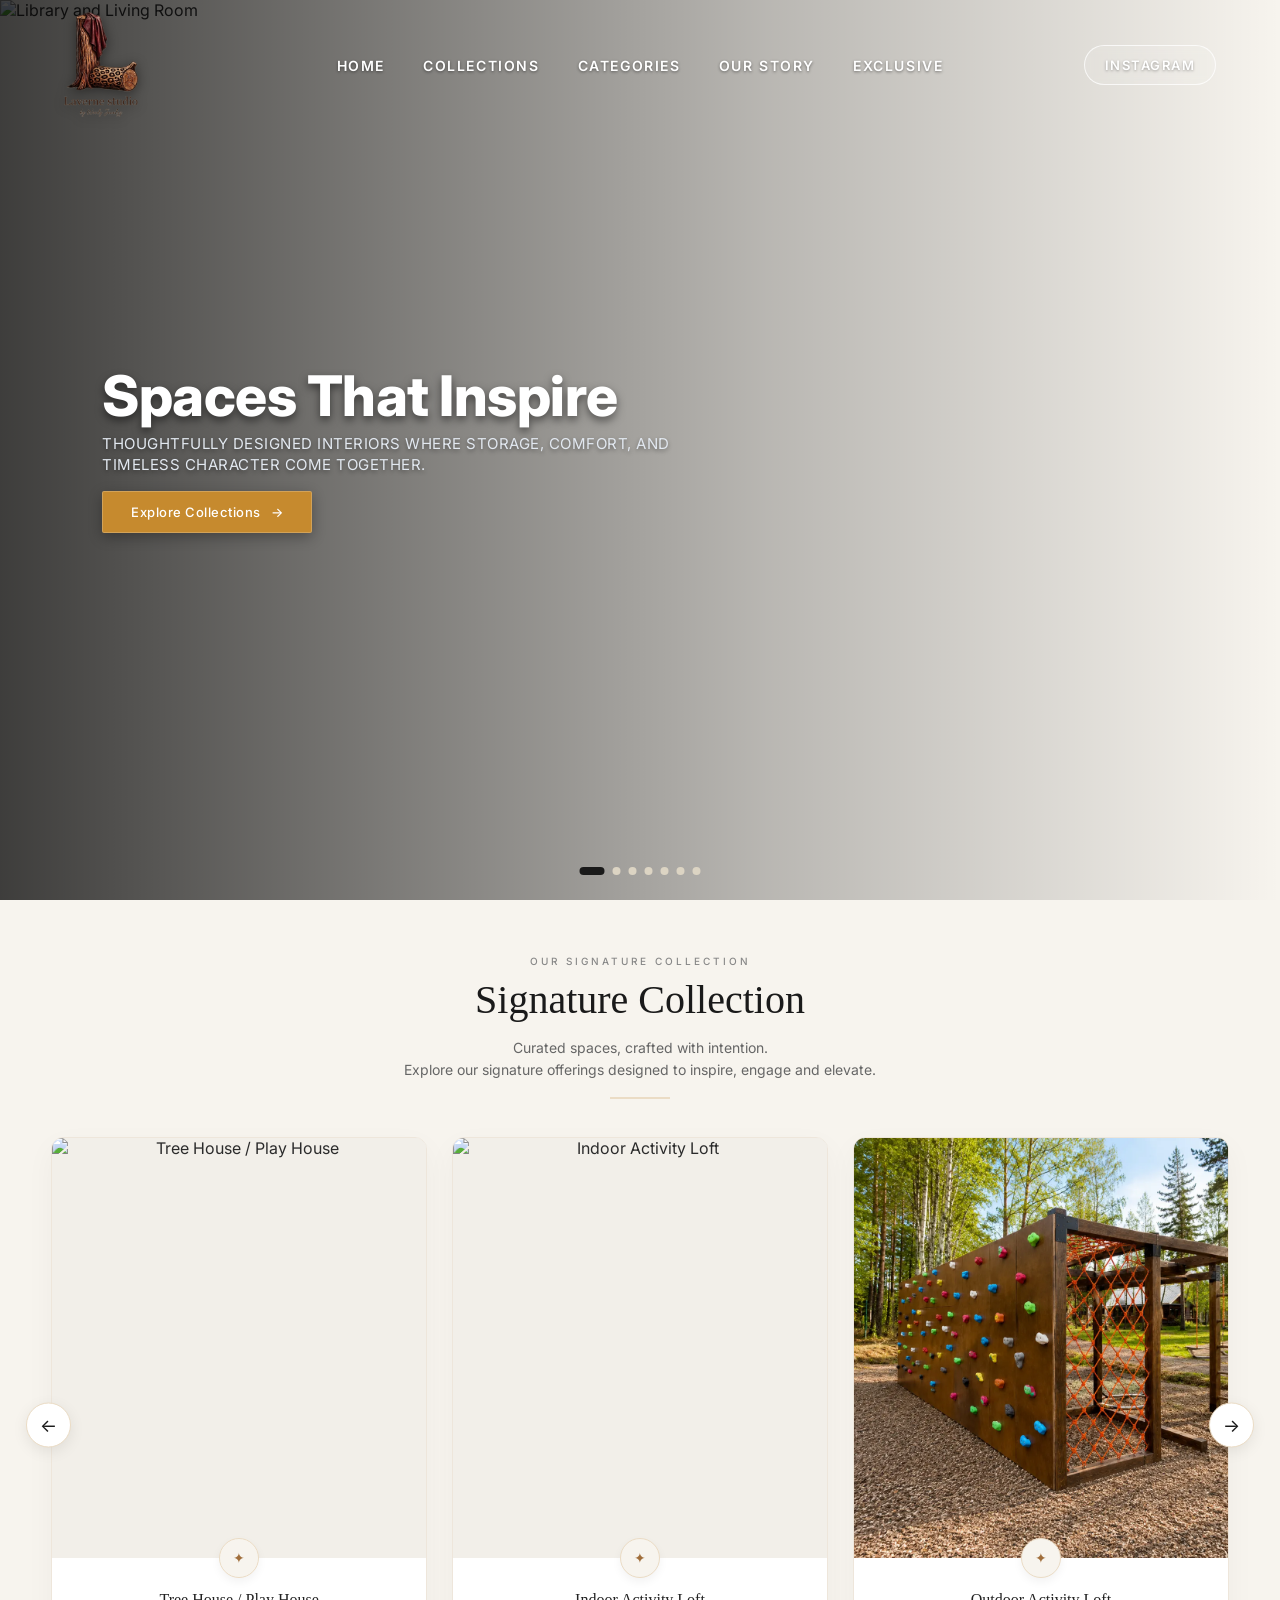
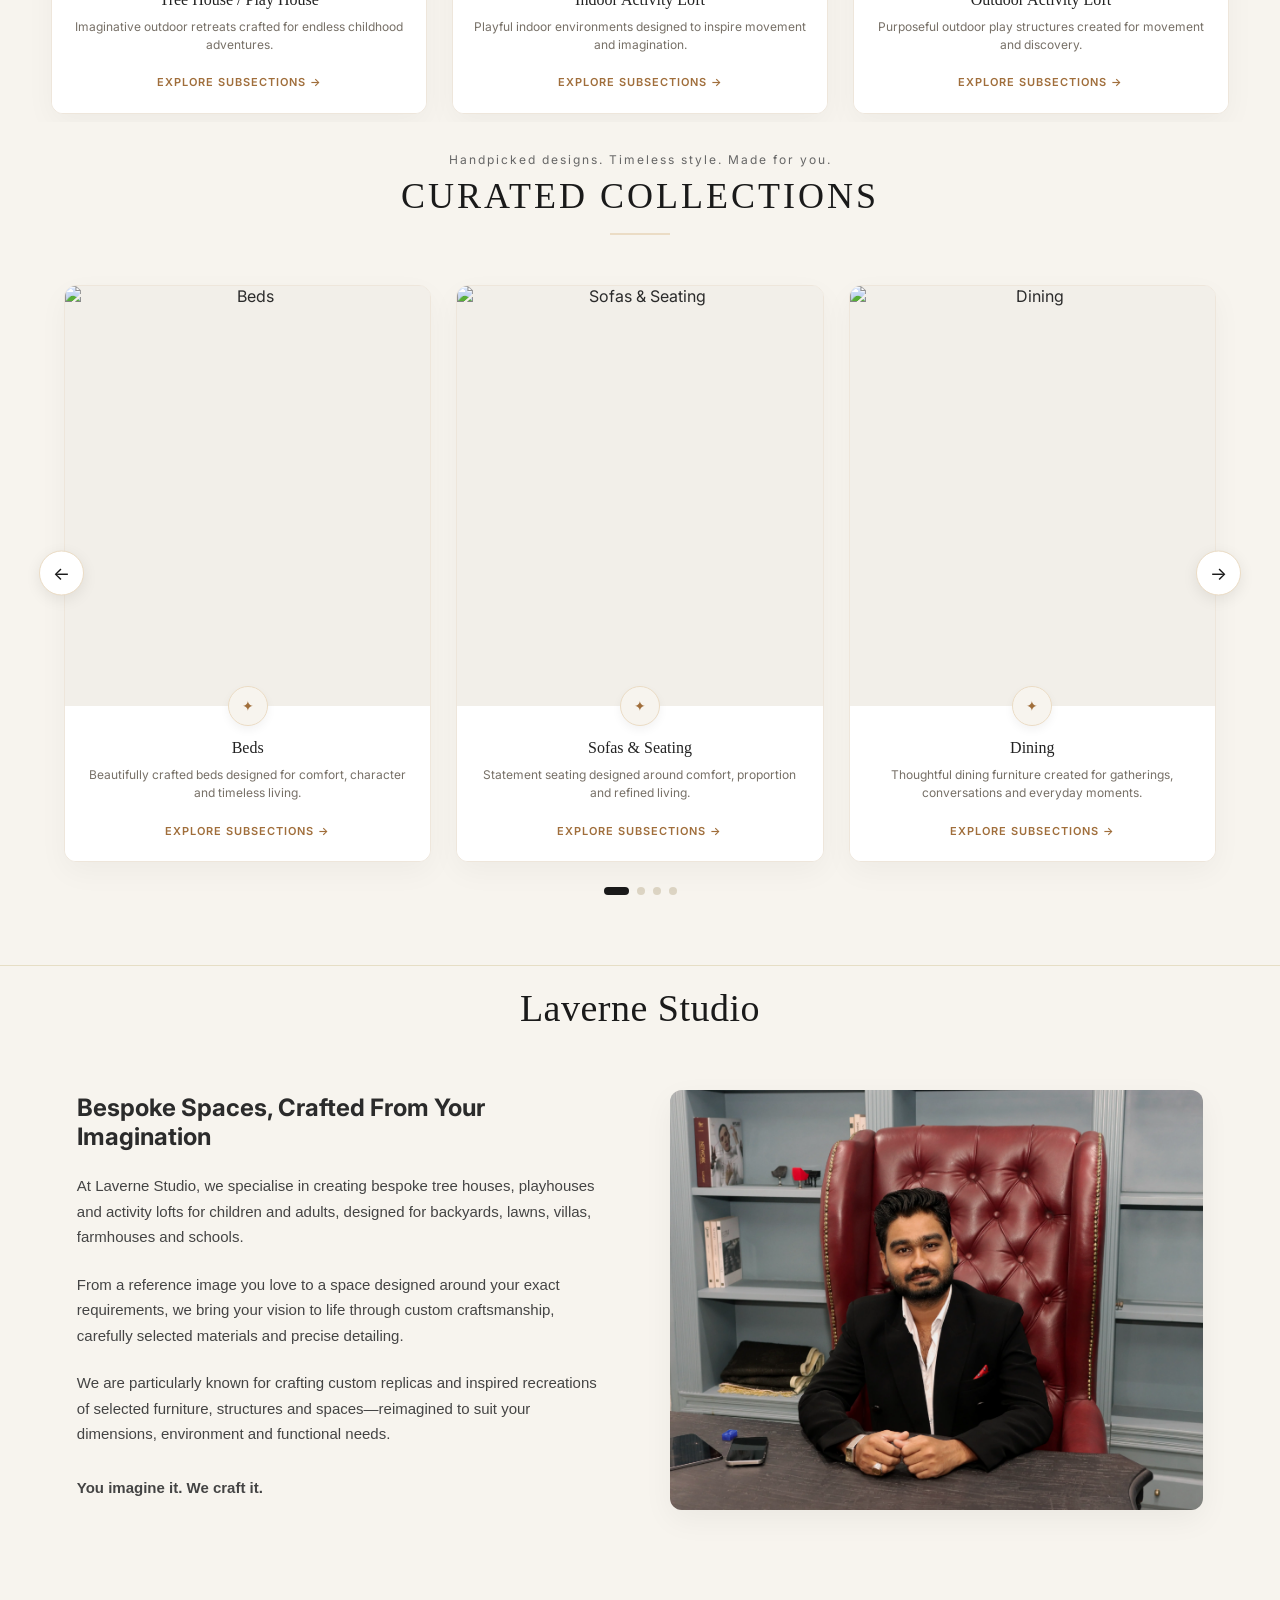
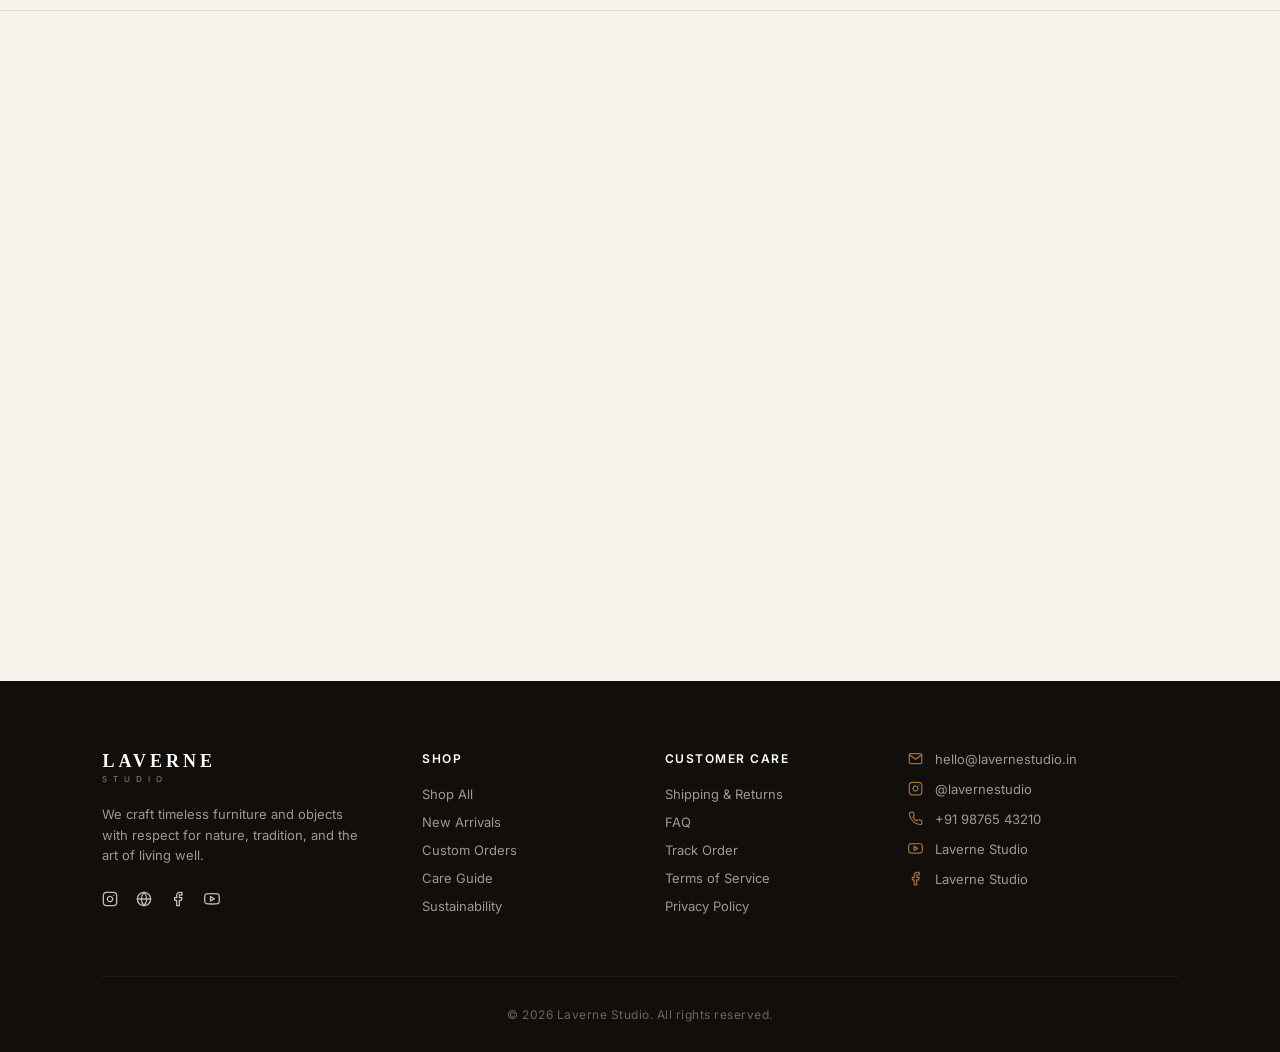
==== commit e6b70951: "Updates" ====
--- a/index.html
+++ b/index.html
@@ -1,4 +1,4 @@
-<!doctype html><html lang="en"><head><meta charset="utf-8"/><meta name="viewport" content="width=device-width,initial-scale=1"/><meta name="theme-color" content="#FBF4EB"/><title>Laverne Studio | Bespoke Playhouses, Kids Interiors & Custom Furniture</title><meta name="title" content="Laverne Studio | Bespoke Playhouses, Kids Interiors & Custom Furniture"/><meta name="description" content="Laverne Studio creates bespoke children's play environments, luxury playhouses, tree houses, activity lofts, kids interiors, and custom-made furniture in Hyderabad."/><meta name="keywords" content="Laverne Studio, luxury playhouse Hyderabad, kids playhouse Hyderabad, custom tree house, indoor activity loft, outdoor activity loft, kids interiors Hyderabad, custom kids furniture, bespoke furniture Hyderabad"/><meta name="robots" content="index, follow"/><meta name="author" content="Laverne Studio"/><meta name="publisher" content="Laverne Studio"/><link rel="canonical" href="https://lavernestudios.com/"/><link rel="icon" type="image/png" href="/laverneLogo/laverne_logo_transparent.png"/><link rel="apple-touch-icon" href="/laverneLogo/laverne_logo_transparent.png"/><link rel="manifest" href="/manifest.json"/><meta property="og:type" content="website"/><meta property="og:url" content="https://lavernestudios.com/"/><meta property="og:title" content="Laverne Studio | Bespoke Playhouses, Kids Interiors & Custom Furniture"/><meta property="og:description" content="Discover bespoke playhouses, tree houses, activity lofts, kids interiors, and custom-made furniture crafted by Laverne Studio."/><meta property="og:image" content="https://lavernestudios.com/laverneLogo/laverne_logo_transparent.png"/><meta property="og:site_name" content="Laverne Studio"/><meta name="twitter:card" content="summary_large_image"/><meta name="twitter:url" content="https://lavernestudios.com/"/><meta name="twitter:title" content="Laverne Studio"/><meta name="twitter:description" content="Bespoke children's play environments, luxury playhouses, kids interiors and custom furniture crafted with imagination and purpose."/><meta name="twitter:image" content="https://lavernestudios.com/laverneLogo/laverne_logo_transparent.png"/><script type="application/ld+json">{
+<!doctype html><html lang="en"><head><meta charset="utf-8"/><meta name="viewport" content="width=device-width,initial-scale=1"/><meta name="theme-color" content="#FBF4EB"/><title>Laverne Studio | Bespoke Playhouses, Kids Interiors & Custom Furniture</title><meta name="title" content="Laverne Studio | Bespoke Playhouses, Kids Interiors & Custom Furniture"/><meta name="description" content="Laverne Studio creates bespoke children's play environments, luxury playhouses, tree houses, activity lofts, kids interiors, and custom-made furniture in Hyderabad."/><meta name="keywords" content="Laverne Studio, luxury playhouse Hyderabad, kids playhouse Hyderabad, custom tree house, indoor activity loft, outdoor activity loft, kids interiors Hyderabad, custom kids furniture, bespoke furniture Hyderabad"/><meta name="robots" content="index, follow"/><meta name="author" content="Laverne Studio"/><meta name="publisher" content="Laverne Studio"/><link rel="canonical" href="https://lavernestudios.com/"/><link rel="icon" type="image/png" sizes="48x48" href="/laverneLogo/laverne_logo_48x48.png"/><link rel="apple-touch-icon" href="/laverneLogo/laverne_logo_transparent.png"/><link rel="manifest" href="/manifest.json"/><meta property="og:type" content="website"/><meta property="og:url" content="https://lavernestudios.com/"/><meta property="og:title" content="Laverne Studio | Bespoke Playhouses, Kids Interiors & Custom Furniture"/><meta property="og:description" content="Discover bespoke playhouses, tree houses, activity lofts, kids interiors, and custom-made furniture crafted by Laverne Studio."/><meta property="og:image" content="https://lavernestudios.com/laverneLogo/laverne_logo_transparent.png"/><meta property="og:site_name" content="Laverne Studio"/><meta name="twitter:card" content="summary_large_image"/><meta name="twitter:url" content="https://lavernestudios.com/"/><meta name="twitter:title" content="Laverne Studio"/><meta name="twitter:description" content="Bespoke children's play environments, luxury playhouses, kids interiors and custom furniture crafted with imagination and purpose."/><meta name="twitter:image" content="https://lavernestudios.com/laverneLogo/laverne_logo_transparent.png"/><script type="application/ld+json">{
       "@context": "https://schema.org",
       "@type": "LocalBusiness",
       "name": "Laverne Studio",
@@ -12,4 +12,4 @@
         "addressRegion": "Telangana",
         "addressCountry": "IN"
       }
-    }</script><style>.visually-hidden{position:absolute;width:1px;height:1px;padding:0;margin:-1px;overflow:hidden;clip:rect(0,0,0,0);white-space:nowrap;border:0}</style><script defer="defer" src="/static/js/main.e7280c40.js"></script><link href="/static/css/main.c9be6ee3.css" rel="stylesheet"></head><body><noscript>You need to enable JavaScript to run the Laverne Studio website.</noscript><div id="root"></div><h1 class="visually-hidden">Luxury Playhouses, Kids Interiors and Custom Furniture in Hyderabad</h1></body></html>+    }</script><style>.visually-hidden{position:absolute;width:1px;height:1px;padding:0;margin:-1px;overflow:hidden;clip:rect(0,0,0,0);white-space:nowrap;border:0}</style><script defer="defer" src="/static/js/main.258bda18.js"></script><link href="/static/css/main.a990777b.css" rel="stylesheet"></head><body><noscript>You need to enable JavaScript to run the Laverne Studio website.</noscript><div id="root"></div><h1 class="visually-hidden">Luxury Playhouses, Kids Interiors and Custom Furniture in Hyderabad</h1></body></html>
--- a/static/css/main.a990777b.css
+++ b/static/css/main.a990777b.css
@@ -0,0 +1,4 @@
+@import url(https://fonts.googleapis.com/css2?family=Cormorant+Garamond:wght@400;500;600;700&family=Inter:wght@300;400;500;600&display=swap);*{box-sizing:border-box;margin:0;padding:0}body{-webkit-font-smoothing:antialiased;background:#f9f6f0;color:#2c1d11;font-family:Inter,sans-serif}button,input,select,textarea{font:inherit}button{border:none;cursor:pointer}a{color:inherit;text-decoration:none}img{display:block}ul{list-style:none}::selection{background:#8b5a2b;color:#fff}section{scroll-margin-top:100px}.navbar{align-items:center;background-color:initial;border-bottom:none;box-sizing:border-box;display:grid;grid-template-columns:180px 1fr 180px;left:0;padding:12px 5%;position:absolute;top:0;width:100%;z-index:1000}.nav-logo{justify-content:flex-start}.nav-logo,.nav-logo a{align-items:center;display:flex}.nav-logo a{text-decoration:none}.nav-logo img{display:block;filter:drop-shadow(0 2px 6px rgba(0,0,0,.45));height:105px;object-fit:contain;width:auto}.nav-links{align-items:center;display:flex;gap:38px;justify-content:center;list-style:none}.nav-links,.nav-links li{margin:0;padding:0}.nav-links a{color:#fff;display:inline-block;font-size:14px;font-weight:600;letter-spacing:1.6px;position:relative;text-decoration:none;text-shadow:0 1px 3px #00000073;transition:color .25s ease,opacity .25s ease}.nav-links a:hover{color:#f0e6d6}.nav-links>li:not(.mobile-instagram)>a:after{background-color:#d9b06f;bottom:-7px;content:"";height:1px;left:50%;position:absolute;transform:translateX(-50%);transition:width .25s ease;width:0}.nav-links>li:not(.mobile-instagram)>a:hover:after{width:100%}.nav-right{align-items:center;display:flex;gap:16px;justify-content:flex-end}.instagram-btn{align-items:center;backdrop-filter:blur(5px);-webkit-backdrop-filter:blur(5px);background:#ffffff1a;border:1px solid #ffffffbf;border-radius:30px;color:#fff;display:inline-flex;font-size:13px;font-weight:600;justify-content:center;letter-spacing:1.5px;min-width:120px;padding:11px 20px;text-decoration:none;text-shadow:0 1px 3px #00000059;transition:background-color .25s ease,color .25s ease,border-color .25s ease,transform .25s ease}.instagram-btn:hover{background-color:#fff;border-color:#fff;color:#6f4d2f;text-shadow:none;transform:translateY(-1px)}.hamburger{align-items:center;background:#0000;border:none;color:#fff;cursor:pointer;font-size:26px;height:42px;justify-content:center;padding:0;width:42px;z-index:1100}.hamburger,.mobile-instagram{display:none}@media (max-width:1200px){.navbar{grid-template-columns:150px 1fr 150px;padding:12px 3%}.nav-logo img{height:95px}.nav-links{gap:25px}.nav-links a{font-size:13px;letter-spacing:1.3px}.instagram-btn{font-size:12px;min-width:105px;padding:10px 15px}}@media (max-width:992px){.navbar{display:flex;justify-content:space-between;padding:10px 25px}.nav-logo img{height:80px}.instagram-btn{display:none}.hamburger,.nav-links{display:flex}.nav-links{align-items:center;backdrop-filter:blur(15px);-webkit-backdrop-filter:blur(15px);background:#14120ff7;flex-direction:column;gap:30px;height:100vh;justify-content:center;max-width:420px;padding:80px 30px;position:fixed;right:-100%;top:0;transition:right .35s ease;width:72%;z-index:1050}.nav-links.active{right:0}.nav-links a{font-size:15px;letter-spacing:1.8px}.mobile-instagram{display:block;margin-top:10px}.mobile-instagram a{align-items:center;background:#ffffff14;border:1px solid #ffffffbf;border-radius:30px;display:inline-flex;justify-content:center;min-width:150px;padding:12px 25px}}@media (max-width:768px){.navbar{padding:10px 18px}.nav-logo img{height:70px}.nav-links{gap:28px;width:80%}.hamburger{font-size:25px;height:40px;width:40px}}@media (max-width:480px){.navbar{padding:8px 14px}.nav-logo img{height:62px}.nav-links{gap:25px;width:85%}.nav-links a{font-size:14px}.mobile-instagram a{min-width:140px;padding:11px 22px}}.hero-section{height:100vh;overflow:hidden;position:relative}.hero-section,.hero-slide{align-items:center;display:flex;width:100%}.hero-slide{height:100%;justify-content:flex-start;left:0;opacity:0;padding:0 8%;pointer-events:none;position:absolute;top:0;transition:opacity .8s ease-in-out,visibility .8s ease-in-out;visibility:hidden}.hero-slide.active{opacity:1;pointer-events:auto;visibility:visible}.hero-img-container{height:100%;left:0;position:absolute;top:0;width:100%;z-index:1}.hero-img{height:100%;object-fit:cover;object-position:center center;width:100%}.hero-img-contain{object-fit:contain}.hero-slide:after{background:linear-gradient(90deg,#000000bf 0,#00000040 60%,#0000);content:"";height:100%;left:0;pointer-events:none;position:absolute;top:0;width:100%;z-index:2}.hero-content-wrapper{align-items:flex-start;display:flex;flex-direction:column;gap:16px;max-width:600px;position:relative;text-align:left;width:100%;z-index:3}.hero-text-container{align-items:flex-start;display:flex;flex-direction:column-reverse;gap:8px}.hero-title{color:#fff;font-size:56px;font-weight:800;letter-spacing:-.5px;line-height:1.05;margin:0;text-shadow:0 4px 8px #00000080}.hero-subtitle{color:#e2e8f0;font-size:15px;font-weight:400;letter-spacing:.5px;line-height:1.4;text-shadow:0 2px 4px #0006;text-transform:uppercase}.explore-btn{align-items:center;background-color:#c68a2e;border:1px solid #fff3;border-radius:2px;box-shadow:0 4px 14px #0000004d;color:#fff;cursor:pointer;display:inline-flex;font-size:13px;font-weight:500;gap:10px;justify-content:center;letter-spacing:.5px;padding:12px 28px;transition:background-color .3s ease,border-color .3s ease}.explore-btn:hover{background-color:#b37922}.hero-dots{bottom:25px;display:flex;gap:8px;left:50%;position:absolute;transform:translateX(-50%);z-index:10}.dot{background:#fff6;transition:all .3s ease}.dot.active{background:#fff}@media (max-width:768px){.hero-section{height:100vh;width:100vw}.hero-slide{align-items:flex-end;padding:25% 6% 10%}.hero-content-wrapper{gap:12px;margin-bottom:20px}.hero-title{font-size:32px;line-height:1.1}.hero-subtitle{font-size:11px;letter-spacing:.3px}.explore-btn{font-size:11px;padding:10px 20px}.hero-dots{bottom:20px}}.collections-section,.collections-section *,.collections-section :after,.collections-section :before{box-sizing:border-box}.collections-section{background-color:#f7f4ee;overflow:hidden;padding:55px 4%;text-align:center;width:100%}.signature-header{margin:0 auto 38px;max-width:850px}.section-subtitle{color:#888;display:block;font-size:10px;font-weight:500;letter-spacing:3px;margin-bottom:10px;text-transform:uppercase}.signature-header h2{color:#1a1a1a;font-family:serif;font-size:40px;font-weight:400;line-height:1.15;margin:0 0 14px}.section-desc{color:#666;font-size:14px;line-height:1.6;margin:0 auto;max-width:540px}.selected-category-description{color:#6f665d;font-size:14px;line-height:1.55;margin:5px auto 0}.catalog-header-divider{background-color:#a06e3b;margin:17px auto 0;width:50px}.back-to-main-btn{border:1px solid #ead8c1;border-radius:30px;font-size:13px;margin-top:15px;padding:9px 16px;transition:transform .25s ease,opacity .25s ease,background-color .25s ease}.back-to-main-btn:hover{background-color:#fff;opacity:.9;transform:translateX(-3px)}.signature-grid-wrapper{gap:16px;margin:0 auto;max-width:1550px}.signature-grid{grid-gap:26px;align-items:stretch;gap:26px}.signature-grid.two-items-grid{max-width:1050px}.signature-card{border-radius:16px;position:relative}.signature-card.main-cat-card{cursor:pointer}.signature-card:hover{box-shadow:0 15px 35px #00000012}.signature-img-wrapper{background-color:#f2efe9;flex:0 0 auto;height:auto;max-height:none;min-height:420px}.signature-img-wrapper img{background-color:#f2efe9;image-rendering:auto;object-fit:contain;object-position:center center}.signature-card:hover
+.signature-img-wrapper img{transform:scale(1.02)}.signature-content{flex:1 1;min-height:150px;padding:27px 20px 20px;width:100%}.signature-icon-circle{height:45px;margin-bottom:14px;margin-top:-49px;width:45px}.icon-symbol{font-size:16px}.signature-content h3{font-size:18px;font-weight:400;margin:0 0 8px}.category-card-description,.item-description{color:#6f665d;font-size:13px;line-height:1.5;margin:0 auto 14px;max-width:390px;width:100%}.explore-subtext{font-size:11.5px;letter-spacing:.5px;line-height:1.4;padding-top:8px}.carousel-arrow{box-shadow:0 4px 12px #0000000f;flex-shrink:0;font-size:19px;height:46px;transition:background-color .3s ease,color .3s ease,box-shadow .3s ease;width:46px}.carousel-arrow:hover{background-color:#a06e3b;box-shadow:0 6px 16px #0000001a}.signature-dots{margin-top:28px}.dot{background-color:#0003}.dot.active{background-color:#a06e3b;border-radius:5px}@media (min-width:1440px){.signature-grid-wrapper{max-width:1600px}.signature-img-wrapper{min-height:450px}.signature-content{min-height:155px}}@media (max-width:1200px){.collections-section{padding:50px 4%}.signature-grid{gap:22px}.signature-img-wrapper{min-height:380px}.signature-content{min-height:145px}}@media (max-width:1024px){.collections-section{padding:55px 5%}.signature-header{margin-bottom:34px}.signature-header h2{font-size:36px}.signature-grid{gap:20px;grid-template-columns:repeat(2,minmax(0,1fr))}.signature-grid.two-items-grid{max-width:780px}.signature-img-wrapper{min-height:350px}.signature-content{min-height:145px;padding:25px 18px 20px}.signature-content h3{font-size:17px}.category-card-description,.item-description{font-size:12.5px}.carousel-arrow{font-size:17px;height:42px;width:42px}}@media (max-width:768px){.collections-section{padding:50px 20px}.signature-header{margin-bottom:30px}.section-subtitle{font-size:9px;letter-spacing:2.4px;margin-bottom:9px}.signature-header h2{font-size:30px;line-height:1.2;margin-bottom:11px}.section-desc{line-height:1.55}.section-desc,.selected-category-description{font-size:13px;max-width:450px;width:92%}.catalog-header-divider{width:42px}.back-to-main-btn{font-size:13px}.signature-grid-wrapper{display:block;touch-action:pan-y}.signature-grid,.signature-grid.two-items-grid{gap:22px;grid-template-columns:1fr;margin:0 auto;max-width:500px;width:100%}.signature-card{border-radius:14px}.signature-card:hover{transform:none}.signature-img-wrapper{min-height:380px}.signature-img-wrapper img{height:100%;object-fit:contain;object-position:center;width:100%}.signature-card:hover .signature-img-wrapper img{transform:none}.signature-content{min-height:150px;padding:26px 18px 21px}.signature-icon-circle{height:42px;margin-bottom:13px;margin-top:-46px;width:42px}.signature-content h3{font-size:18px}.category-card-description,.item-description{font-size:12.5px;max-width:390px;width:94%}.explore-subtext{font-size:11px;margin-top:10px}.carousel-arrow{display:none}.signature-dots{margin-top:22px}}@media (max-width:480px){.collections-section{padding:42px 14px}.signature-header{margin-bottom:26px}.section-subtitle{font-size:8px;letter-spacing:2px}.signature-header h2{font-size:26px}.section-desc,.selected-category-description{font-size:12px;width:96%}.back-to-main-btn{font-size:12px}.signature-grid,.signature-grid.two-items-grid{gap:18px;max-width:100%}.signature-card{border-radius:12px}.signature-img-wrapper{min-height:340px}.signature-content{min-height:145px;padding:23px 15px 19px}.signature-icon-circle{height:40px;margin-bottom:12px;margin-top:-44px;width:40px}.signature-content h3{font-size:17px}.category-card-description,.item-description{font-size:12px;width:96%}.explore-subtext{font-size:10.5px}.signature-dots{margin-top:18px}}@media (max-width:360px){.collections-section{padding:38px 10px}.signature-header h2{font-size:24px}.signature-img-wrapper{min-height:300px}.signature-content{min-height:135px;padding:21px 12px 17px}.signature-content h3{font-size:16px}.category-card-description,.item-description{font-size:11.5px}}.curated-categories-section,.curated-categories-section *,.curated-categories-section :after,.curated-categories-section :before{box-sizing:border-box}.curated-categories-section{background-color:#f7f4ee;border-bottom:1px solid #e6dec5;margin-top:-80px;opacity:0;overflow:hidden;padding:30px 5% 70px;text-align:center;transform:translateY(40px);transition:opacity 1s ease-out,transform 1s ease-out;width:100%}.curated-categories-section.scroll-reveal-active{opacity:1;transform:translateY(0)}.main-catalog-header{margin:0 auto 50px;max-width:850px}.main-subtitle{color:#666;display:block;font-size:12px;font-weight:400;letter-spacing:2px;margin-bottom:8px}.main-catalog-header h2{color:#1a1a1a;font-family:serif;font-size:36px;font-weight:400;letter-spacing:3px;line-height:1.2;margin:0}.selected-category-description{color:#6f685f;font-size:13px;font-weight:400;line-height:1.5;margin:12px auto 0;max-width:650px;text-align:center}.catalog-header-divider{background-color:#ebdcc5;height:2px;margin:15px auto 0;width:60px}.back-to-main-btn{background:#0000;border:1px solid #ebdcc5;border-radius:20px;color:#a06e3b;cursor:pointer;font-size:12px;font-weight:600;margin-top:20px;padding:8px 18px;transition:background-color .3s ease,color .3s ease,border-color .3s ease,transform .3s ease}.back-to-main-btn:hover{background-color:#1a1a1a;border-color:#1a1a1a;color:#fff;transform:translateX(-2px)}.category-block{margin-bottom:70px;text-align:left}.category-header-row{align-items:center;border-bottom:1px solid #ebdcc5;display:flex;justify-content:space-between;margin-bottom:25px;padding-bottom:10px}.category-title-wrapper{align-items:center;display:flex;gap:12px}.cat-icon{font-size:18px}.category-header-row h3{color:#2b2b2b;font-family:serif;font-size:18px;letter-spacing:1.5px;margin:0}.view-all-link{color:#a06e3b;cursor:pointer;font-size:12px;font-weight:600;letter-spacing:1px}.signature-grid-wrapper{align-items:center;display:flex;position:relative;width:100%}.signature-grid{grid-gap:25px;display:grid;gap:25px;grid-template-columns:repeat(3,minmax(0,1fr));width:100%}.signature-grid.two-items-grid{grid-template-columns:repeat(2,minmax(0,1fr));margin:0 auto;max-width:75%}.signature-card{background-color:#fff;border:1px solid #eee6db;border-radius:12px;box-shadow:0 10px 30px #0000000a;display:flex;flex-direction:column;height:100%;min-width:0;overflow:hidden;transition:transform .3s ease,box-shadow .3s ease;width:100%}.signature-card:hover{box-shadow:0 15px 36px #00000012;transform:translateY(-5px)}.main-cat-card{cursor:pointer}.signature-img-wrapper{background-color:#eeeae4;height:320px;overflow:hidden;position:relative;width:100%}.signature-img-wrapper img{display:block;height:100%;object-fit:cover;object-position:center;transition:transform .45s ease;width:100%}.signature-card:hover
+.signature-img-wrapper img{transform:scale(1.025)}.signature-content{align-items:center;background-color:#fff;display:flex;flex-direction:column;flex-grow:1;min-height:155px;padding:25px 20px 22px;position:relative;text-align:center}.signature-icon-circle{align-items:center;background-color:#f7f4ee;border:1px solid #ebdcc5;border-radius:50%;box-shadow:0 4px 10px #0000000d;display:flex;flex-shrink:0;height:40px;justify-content:center;margin-bottom:12px;margin-top:-45px;width:40px}.icon-symbol{color:#a06e3b;font-size:14px}.signature-content h3{color:#222;font-family:serif;font-size:16px;font-weight:500;line-height:1.3;margin:0 0 7px;text-align:center}.category-card-description{margin:0 auto 12px}.category-card-description,.item-description{color:#777067;font-size:12px;font-weight:400;line-height:1.5;max-width:340px;text-align:center;width:100%}.item-description{margin:0 auto}.category-card-description,.item-description{-webkit-box-orient:vertical;display:-webkit-box;overflow:hidden}.explore-subtext{color:#a06e3b;font-size:11px;font-weight:600;letter-spacing:1px;margin-top:auto;padding-top:5px;text-transform:uppercase}.carousel-arrow{align-items:center;background-color:#fff;border:1px solid #ebdcc5;border-radius:50%;box-shadow:0 4px 15px #00000014;color:#1a1a1a;cursor:pointer;display:flex;font-size:18px;height:45px;justify-content:center;padding:0;position:absolute;top:50%;transform:translateY(-50%);transition:background-color .3s ease,color .3s ease,border-color .3s ease;width:45px;z-index:10}.carousel-arrow:hover{background-color:#1a1a1a;border-color:#1a1a1a;color:#fff}.carousel-arrow.left-arrow{left:-25px}.carousel-arrow.right-arrow{right:-25px}.signature-dots{align-items:center;display:flex;gap:8px;justify-content:center;margin-top:25px}.dot{background-color:#dcd4c3;border:none;border-radius:50%;cursor:pointer;height:8px;padding:0;transition:width .3s ease,background-color .3s ease;width:8px}.dot.active{background-color:#1a1a1a;border-radius:4px;width:25px}@media (max-width:1024px){.curated-categories-section{margin-top:-50px;padding:20px 5% 65px}.main-catalog-header{margin-bottom:40px}.main-catalog-header h2{font-size:32px;letter-spacing:2.5px}.signature-grid{gap:20px;grid-template-columns:repeat(2,minmax(0,1fr))}.signature-grid.two-items-grid{max-width:100%}.signature-img-wrapper{height:285px}.signature-content{min-height:150px;padding:24px 18px 20px}.signature-content h3{font-size:16px}.category-card-description,.item-description{font-size:11.8px;max-width:310px}.selected-category-description{font-size:12.5px;max-width:550px}.carousel-arrow.left-arrow{left:-18px}.carousel-arrow.right-arrow{right:-18px}}@media (max-width:768px){.curated-categories-section{margin-top:0;padding:50px 18px}.main-catalog-header{margin-bottom:32px}.main-subtitle{font-size:10px;letter-spacing:1.5px;line-height:1.5;margin:0 auto 8px;width:92%}.main-catalog-header h2{font-size:26px;letter-spacing:2px;line-height:1.2}.selected-category-description{font-size:12px;line-height:1.5;margin-top:10px;max-width:450px;width:92%}.catalog-header-divider{margin-top:14px;width:45px}.back-to-main-btn{font-size:11px;margin-top:15px;padding:7px 15px}.signature-grid-wrapper{display:block;touch-action:pan-y}.signature-grid,.signature-grid.two-items-grid{gap:20px;grid-template-columns:1fr;margin:0 auto;max-width:500px;width:100%}.signature-card{border-radius:12px;width:100%}.signature-card:hover{transform:none}.signature-img-wrapper{height:285px}.signature-card:hover .signature-img-wrapper img{transform:none}.signature-content{min-height:auto;padding:23px 17px 20px}.signature-icon-circle{height:40px;margin-bottom:11px;margin-top:-43px;width:40px}.signature-content h3{font-size:17px;margin-bottom:6px}.category-card-description,.item-description{font-size:12px;line-height:1.5;max-width:390px;width:94%}.explore-subtext{font-size:10.5px;margin-top:11px}.carousel-arrow{display:none}.signature-dots{gap:7px;margin-top:21px}.dot{height:7px;width:7px}.dot.active{width:22px}}@media (max-width:480px){.curated-categories-section{padding:42px 14px}.main-catalog-header{margin-bottom:27px}.main-subtitle{font-size:9px;letter-spacing:1.3px;width:96%}.main-catalog-header h2{font-size:23px;letter-spacing:1.5px}.selected-category-description{font-size:11.5px;width:96%}.signature-grid,.signature-grid.two-items-grid{gap:18px;max-width:100%}.signature-img-wrapper{height:250px}.signature-content{padding:21px 14px 18px}.signature-icon-circle{height:38px;margin-top:-41px;width:38px}.icon-symbol{font-size:13px}.signature-content h3{font-size:16px}.category-card-description,.item-description{font-size:11.5px;line-height:1.45;width:97%}.explore-subtext{font-size:10px}.signature-dots{margin-top:18px}}@media (max-width:360px){.curated-categories-section{padding:38px 10px}.main-catalog-header h2{font-size:21px}.signature-img-wrapper{height:225px}.signature-content{padding:20px 12px 17px}.signature-content h3{font-size:15px}.category-card-description,.item-description{font-size:11px}}.founder-story-section{background-color:#f7f4ee;border-bottom:1px solid #e6dec5;box-sizing:border-box;opacity:0;padding:20px 6% 100px;transform:translateY(40px);transition:opacity 1s ease-out,transform 1s ease-out;width:100%}.founder-story-section.scroll-reveal-active{opacity:1;transform:translateY(0)}.founder-container{margin:0 auto;max-width:1300px}.founder-main-title{color:#1a1a1a;font-family:serif;font-size:38px;font-weight:400;letter-spacing:.5px;margin-bottom:60px;text-align:center}.founder-content-grid{grid-gap:60px;align-items:center;display:grid;gap:60px;grid-template-columns:1fr 1fr}.founder-text-column{display:flex;flex-direction:column;gap:22px}.founder-text-column p{color:#444;font-family:sans-serif;font-size:15px;line-height:1.7;margin:0}.founder-highlight-text{color:#1a1a1a;font-size:16px;margin:6px 0!important}.founder-image-column{width:100%}.founder-image-wrapper{background:#eae5dc;border-radius:12px;box-shadow:0 10px 30px #0000000d;height:420px;overflow:hidden;width:100%}.founder-image-wrapper img{height:100%;object-fit:cover;transition:transform .5s ease;width:100%}.founder-image-wrapper:hover img{transform:scale(1.03)}@media (max-width:968px){.founder-content-grid{gap:40px;grid-template-columns:1fr}.founder-main-title{font-size:30px;margin-bottom:40px}.founder-image-wrapper{height:320px}}.exclusive-section{background-color:#f7f4ee;border-bottom:1px solid #e6dec5;box-sizing:border-box;opacity:0;overflow:hidden;padding:30px 3% 70px;transform:translateY(35px);transition:opacity .9s ease-out,transform .9s ease-out;width:100%}.exclusive-section.scroll-reveal-active{opacity:1;transform:translateY(0)}.exclusive-masonry{box-sizing:border-box;column-count:4;column-gap:12px;width:100%}.masonry-item{-webkit-column-break-inside:avoid;box-sizing:border-box;break-inside:avoid;display:inline-block;margin:0 0 12px;page-break-inside:avoid;vertical-align:top;width:100%}.exclusive-title-block{background:#0000;box-sizing:border-box;padding:22px 10px 28px;text-align:center;width:100%}.exc-main-title{color:#151515;font-size:clamp(30px,2.3vw,42px);font-weight:700;letter-spacing:.5px;line-height:.98;margin:0 0 15px}.exc-main-title,.exc-year{font-family:Georgia,Times New Roman,serif}.exc-year{color:#a06e3b;display:block;font-size:clamp(23px,1.6vw,31px);font-weight:500;letter-spacing:5px}.exc-img-card{background:#0000;border-radius:8px;box-shadow:0 5px 16px rgba(0,0,0,.045);box-sizing:border-box;overflow:hidden;transition:transform .35s ease,box-shadow .35s ease}.exc-img-card,.exc-img-card img{height:auto;padding:0;width:100%}.exc-img-card img{border:0;display:block;margin:0;max-width:100%;object-fit:fill}@media (hover:hover) and (pointer:fine){.exc-img-card:hover{box-shadow:0 10px 28px #00000014;transform:translateY(-4px)}}@media (min-width:1600px){.exclusive-section{padding:80px 4%}.exclusive-masonry{column-count:4;column-gap:14px}.masonry-item{margin-bottom:14px}}@media (max-width:1200px){.exclusive-section{padding:60px 2.5%}.exclusive-masonry{column-count:4;column-gap:10px}.masonry-item{margin-bottom:10px}.exclusive-title-block{padding:18px 8px 24px}.exc-main-title{font-size:32px}.exc-year{font-size:26px}}@media (max-width:1024px){.exclusive-section{padding:55px 20px}.exclusive-masonry{column-count:3;column-gap:10px}.masonry-item{margin-bottom:10px}.exc-main-title{font-size:32px}.exc-year{font-size:25px}}@media (max-width:850px){.exclusive-section{padding:50px 16px}.exclusive-masonry{column-count:2;column-gap:10px}.masonry-item{margin-bottom:10px}.exclusive-title-block{padding:18px 8px 26px}.exc-main-title{font-size:31px}.exc-year{font-size:25px}}@media (max-width:600px){.exclusive-section{box-sizing:border-box;padding:40px 10px;width:100%}.exclusive-masonry{column-count:1;column-gap:0;width:100%}.masonry-item{margin-bottom:14px;width:100%}.exclusive-title-block{padding:12px 10px 28px}.exc-main-title{font-size:32px;line-height:1;margin-bottom:14px}.exc-year{font-size:25px;letter-spacing:5px}.exc-img-card{border-radius:8px;height:auto;width:100%}.exc-img-card img{display:block;height:auto;max-width:100%;width:100%}}@media (max-width:480px){.exclusive-section{padding:35px 8px}.masonry-item{margin-bottom:10px}.exclusive-title-block{padding:10px 6px 24px}.exc-main-title{font-size:29px}.exc-year{font-size:23px;letter-spacing:4px}.exc-img-card{border-radius:6px}}@media (max-width:360px){.exclusive-section{padding:30px 6px}.masonry-item{margin-bottom:8px}.exc-main-title{font-size:26px}.exc-year{font-size:21px;letter-spacing:3px}}@media (prefers-reduced-motion:reduce){.exc-img-card,.exclusive-section{transition:none}.exclusive-section{opacity:1;transform:none}.exc-img-card:hover{transform:none}}.instagram-section{background-color:#f7f4ee;border-bottom:1px solid #e6dec5;box-sizing:border-box;max-width:100%;opacity:0;padding:40px 1px 80px;transform:translateY(40px);transition:opacity 1s ease-out,transform 1s ease-out;width:100%}.instagram-section.scroll-reveal-active{opacity:1;transform:translateY(0)}.insta-profile-header{box-sizing:border-box;justify-content:flex-start;margin-bottom:35px;padding:0 15px}.insta-profile-header,.insta-profile-info{align-items:center;display:flex;width:100%}.insta-profile-info{gap:25px;max-width:100%}.insta-profile-info>div:last-child{align-items:flex-start;display:flex;flex-direction:column;text-align:left}.insta-avatar-circle{align-items:center;background-color:#e6dec5;border:1px solid #d4cab0;border-radius:50%;display:flex;flex-shrink:0;height:100px;justify-content:center;width:100px}.insta-avatar-icon{color:#1a1a1a;font-size:45px}.insta-handle-row{align-items:center;display:flex;flex-wrap:wrap;gap:20px;justify-content:flex-start;margin-bottom:10px}.insta-handle-row h3{color:#1a1a1a;font-family:serif;font-size:26px;font-weight:500;margin:0}.insta-profile-follow-btn{background:#1a1a1a;border-radius:6px;color:#fff;font-size:14px;font-weight:600;letter-spacing:.5px;padding:8px 24px;text-decoration:none;transition:background .3s ease}.insta-profile-follow-btn:hover{background:#a06e3b}.insta-bio{color:#555;font-size:16px;line-height:1.5;margin:0;text-align:left}.insta-loading{color:#777;font-size:15px;padding:50px;text-align:center}.insta-grid{grid-gap:16px;box-sizing:border-box;display:grid;gap:16px;grid-template-columns:repeat(4,1fr);padding:0 15px;width:100%}.insta-item{align-self:start;background:#eae5dc;border-radius:4px;box-shadow:0 6px 20px #0000000f;display:block;overflow:hidden;position:relative}.insta-item img{display:block;height:auto;object-fit:contain;width:100%}.insta-overlay{align-items:center;background:#00000073;color:#fff;display:flex;font-size:15px;font-weight:600;gap:15px;height:100%;justify-content:center;left:0;opacity:0;position:absolute;top:0;transition:opacity .3s ease;width:100%}.insta-item:hover .insta-overlay{opacity:1}@media (max-width:1200px){.insta-grid{grid-template-columns:repeat(3,1fr)}}@media (max-width:768px){.insta-grid{grid-template-columns:repeat(2,1fr)}.instagram-section{padding:60px 2%}}@media (max-width:480px){.insta-grid{grid-template-columns:1fr}.insta-profile-info{align-items:flex-start;flex-direction:column}}.footer-section{background-color:#120e0b;box-sizing:border-box;color:#bbb;padding:70px 8% 30px;width:100%}.footer-grid{grid-gap:50px;align-items:start;border-bottom:1px solid #221c17;display:grid;gap:50px;grid-template-columns:1.4fr 1fr 1fr 1.4fr;padding-bottom:50px}.footer-col-brand{text-align:left}.footer-col-brand h2{color:#fff;font-family:serif;font-size:18px;letter-spacing:4px;margin:0;text-align:left}.footer-col-brand span{color:#888;display:block;font-size:8px;letter-spacing:6px;margin-top:2px;text-align:left}.footer-col-brand p{color:#999;font-size:13px;line-height:1.6;margin:20px 0 25px;max-width:280px;text-align:left}.social-icons{color:#bbb;cursor:pointer;display:flex;font-size:16px;gap:18px;justify-content:flex-start}.social-icons svg:hover{color:#a06e3b}.footer-col-contact h4,.footer-col-links h4{color:#fff;font-size:12px;font-weight:600;letter-spacing:1.5px;margin-bottom:20px}.footer-col-contact ul,.footer-col-links ul{list-style:none;margin:0;padding:0}.footer-col-links ul li{color:#999;cursor:pointer;font-size:13px;margin-bottom:12px;transition:color .2s ease}.footer-col-links ul li:hover{color:#fff}.footer-col-contact ul li{align-items:center;color:#999;display:flex;font-size:13px;gap:12px;margin-bottom:14px}.footer-contact-icon{color:#a06e3b;flex-shrink:0;font-size:15px}.footer-bottom{color:#666;font-size:12px;letter-spacing:.5px;padding-top:30px;text-align:center}@media (max-width:1024px){.footer-grid{gap:40px;grid-template-columns:repeat(2,1fr)}}@media (max-width:600px){.footer-grid{gap:30px;grid-template-columns:1fr}}html{scroll-behavior:smooth;scroll-padding-top:0}body{margin:0;padding:0}.home-container{background-color:#f7f4ee;color:#2b2b2b;font-family:Inter,sans-serif;overflow-x:hidden;width:100%}#categories,#collections,#exclusive,#home,#instagram,#our-story{scroll-margin-top:0}.App{background:#f9f6f0;min-height:100vh}img{max-width:100%}a,button{-webkit-tap-highlight-color:transparent}
+/*# sourceMappingURL=main.a990777b.css.map*/
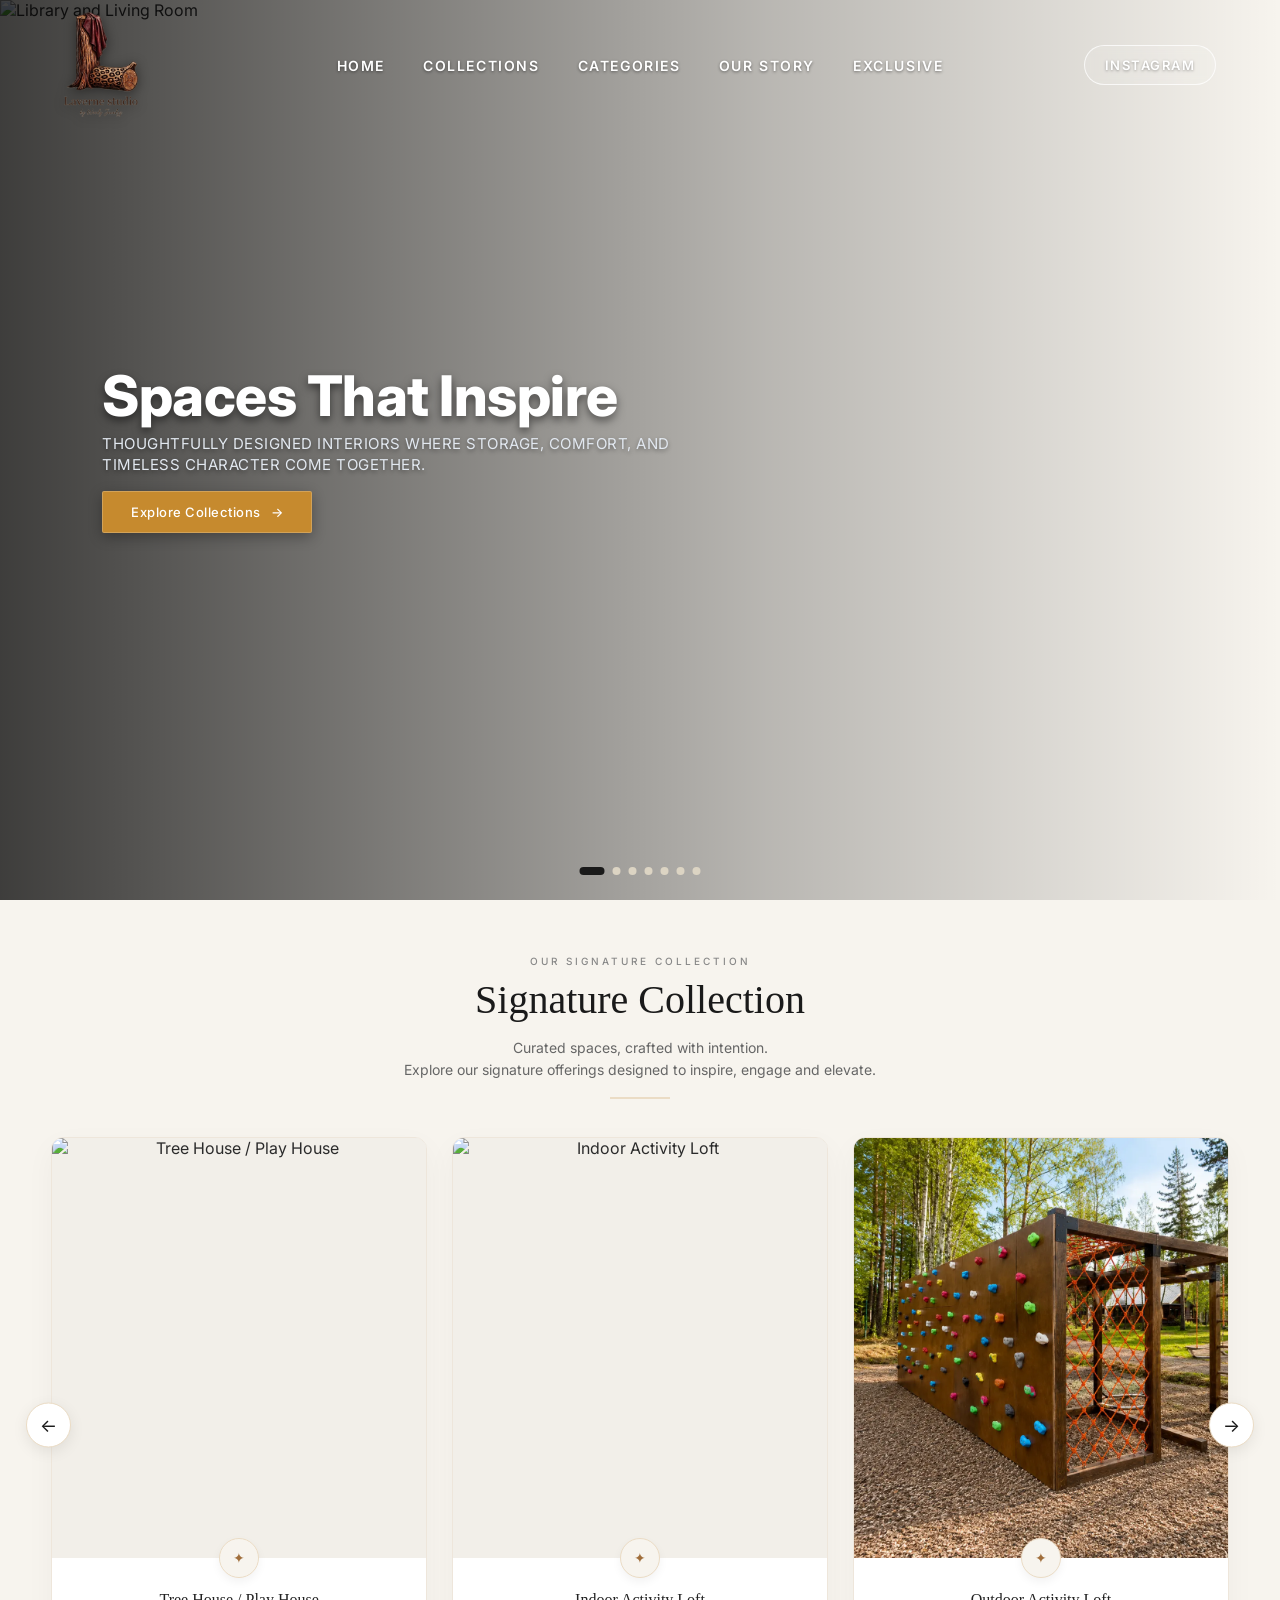
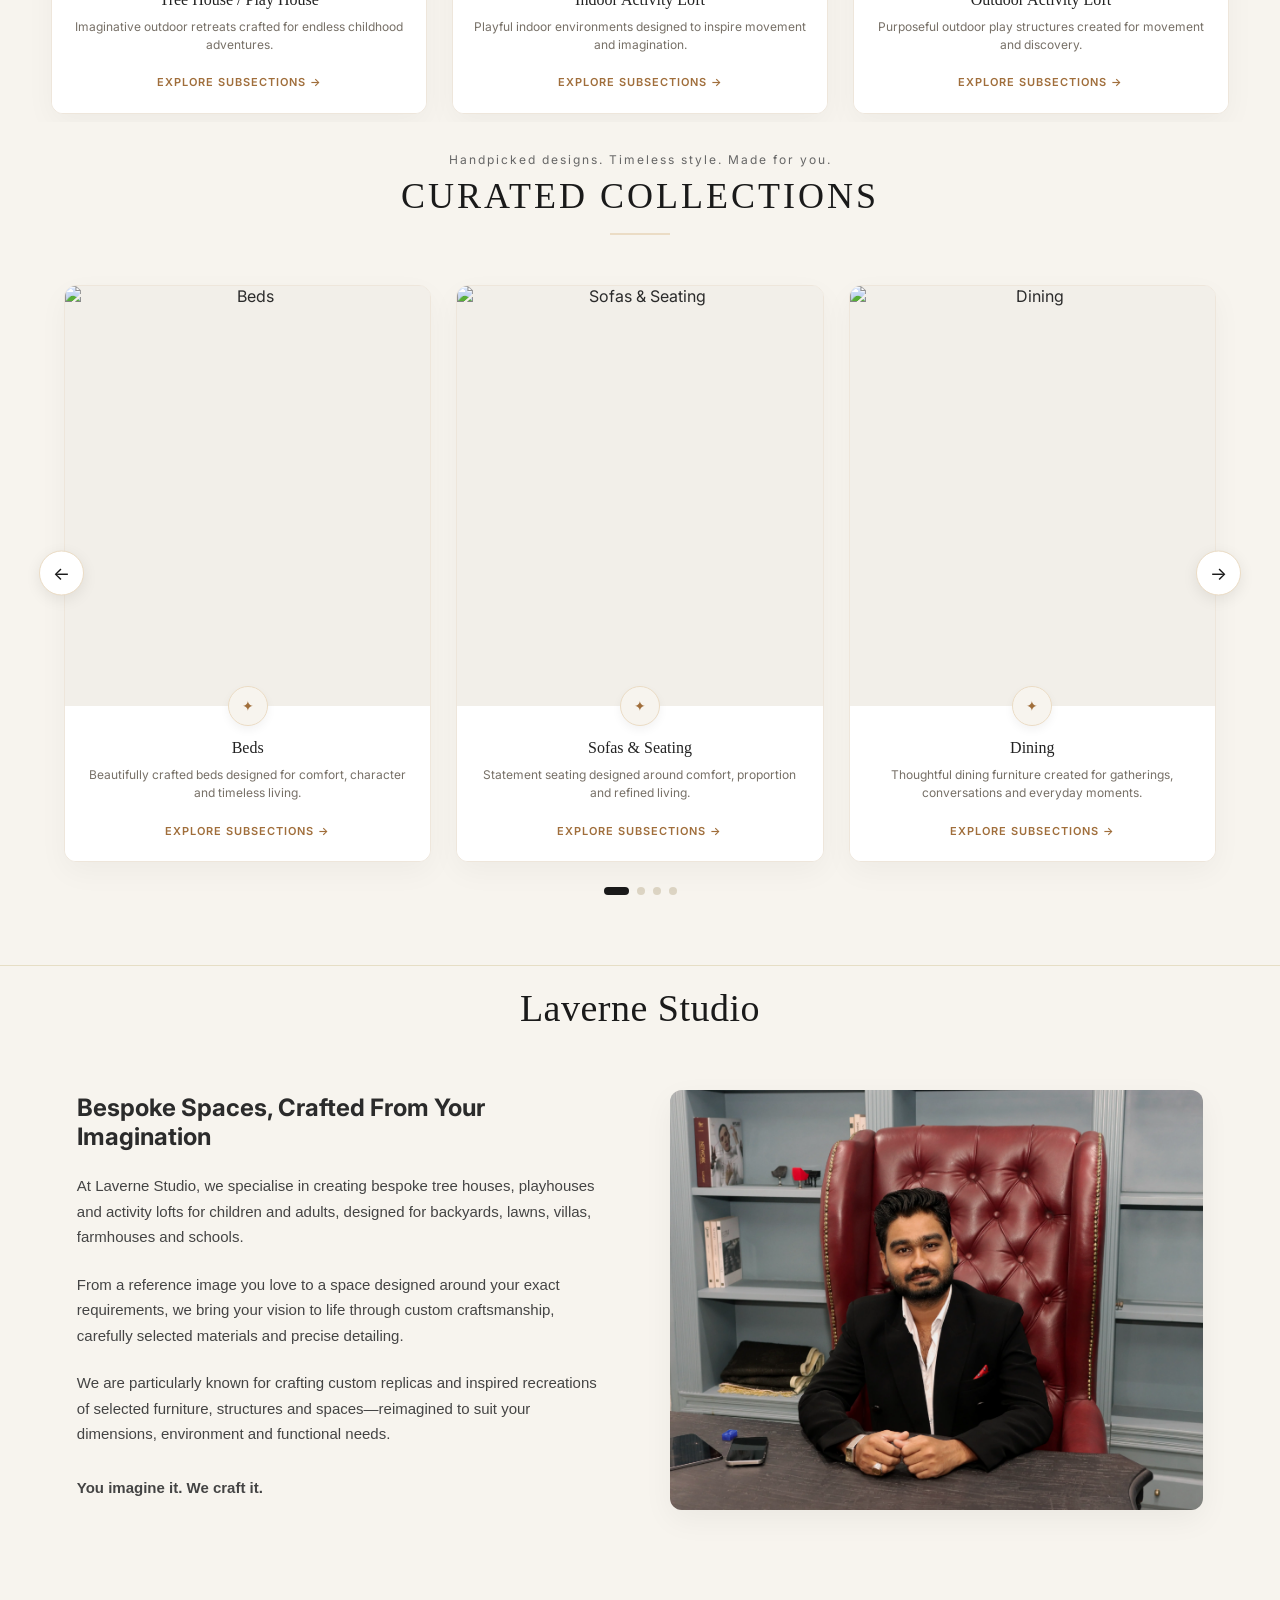
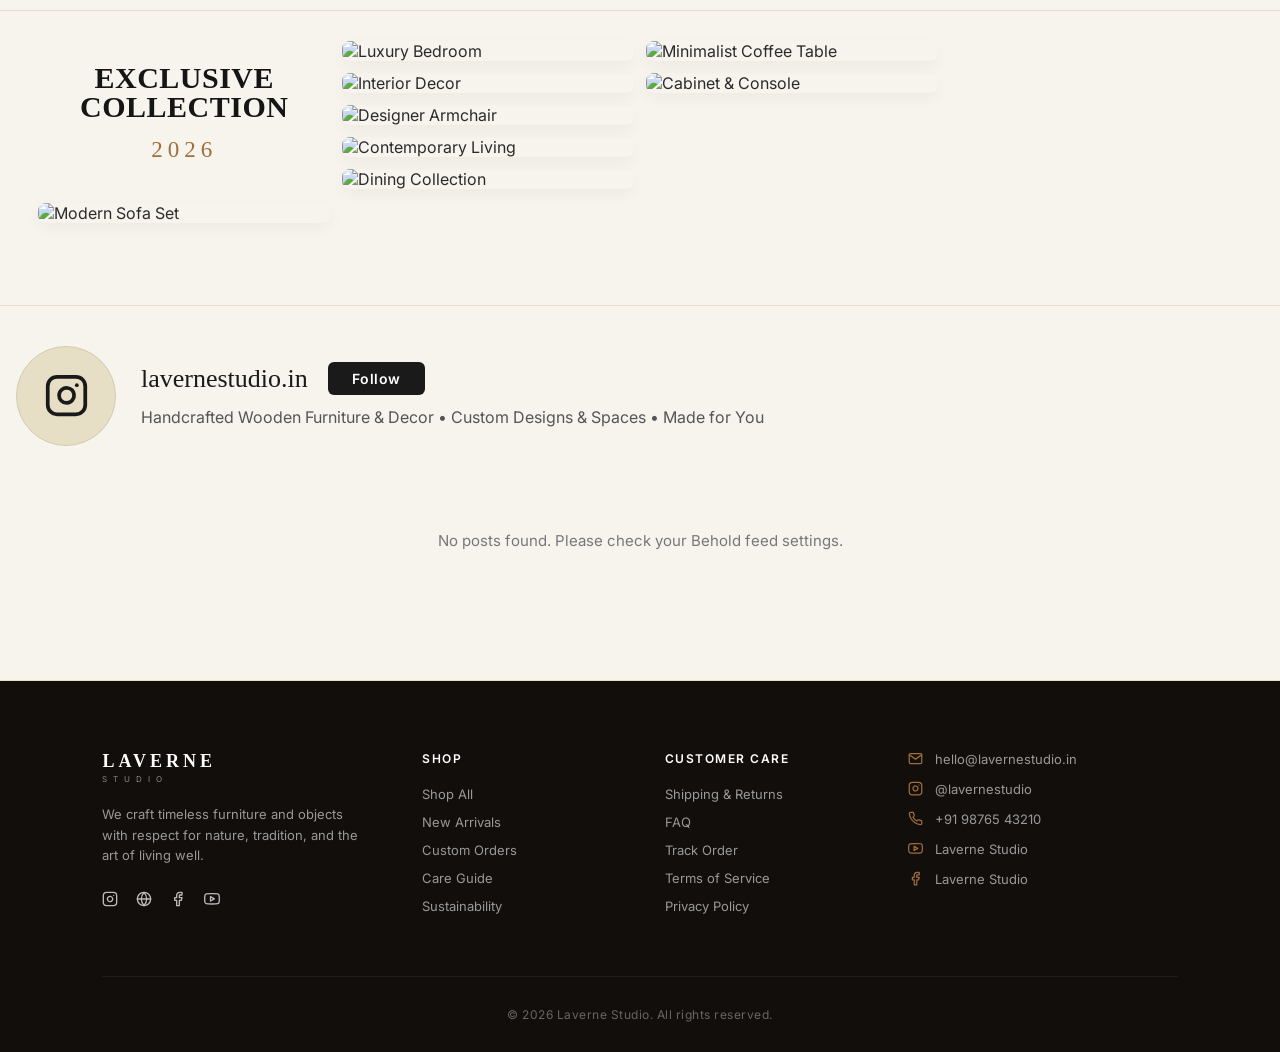
==== commit 541d22c0: "Updates" ====
--- a/index.html
+++ b/index.html
@@ -1,10 +1,10 @@
-<!doctype html><html lang="en"><head><meta charset="utf-8"/><meta name="viewport" content="width=device-width,initial-scale=1"/><meta name="theme-color" content="#FBF4EB"/><title>Laverne Studio | Bespoke Playhouses, Kids Interiors & Custom Furniture</title><meta name="title" content="Laverne Studio | Bespoke Playhouses, Kids Interiors & Custom Furniture"/><meta name="description" content="Laverne Studio creates bespoke children's play environments, luxury playhouses, tree houses, activity lofts, kids interiors, and custom-made furniture in Hyderabad."/><meta name="keywords" content="Laverne Studio, luxury playhouse Hyderabad, kids playhouse Hyderabad, custom tree house, indoor activity loft, outdoor activity loft, kids interiors Hyderabad, custom kids furniture, bespoke furniture Hyderabad"/><meta name="robots" content="index, follow"/><meta name="author" content="Laverne Studio"/><meta name="publisher" content="Laverne Studio"/><link rel="canonical" href="https://lavernestudios.com/"/><link rel="icon" type="image/png" sizes="48x48" href="/laverneLogo/laverne_logo_48x48.png"/><link rel="apple-touch-icon" href="/laverneLogo/laverne_logo_transparent.png"/><link rel="manifest" href="/manifest.json"/><meta property="og:type" content="website"/><meta property="og:url" content="https://lavernestudios.com/"/><meta property="og:title" content="Laverne Studio | Bespoke Playhouses, Kids Interiors & Custom Furniture"/><meta property="og:description" content="Discover bespoke playhouses, tree houses, activity lofts, kids interiors, and custom-made furniture crafted by Laverne Studio."/><meta property="og:image" content="https://lavernestudios.com/laverneLogo/laverne_logo_transparent.png"/><meta property="og:site_name" content="Laverne Studio"/><meta name="twitter:card" content="summary_large_image"/><meta name="twitter:url" content="https://lavernestudios.com/"/><meta name="twitter:title" content="Laverne Studio"/><meta name="twitter:description" content="Bespoke children's play environments, luxury playhouses, kids interiors and custom furniture crafted with imagination and purpose."/><meta name="twitter:image" content="https://lavernestudios.com/laverneLogo/laverne_logo_transparent.png"/><script type="application/ld+json">{
+<!doctype html><html lang="en"><head><meta charset="utf-8"/><meta name="viewport" content="width=device-width,initial-scale=1"/><meta name="theme-color" content="#FBF4EB"/><title>Laverne Studio | Bespoke Playhouses, Kids Interiors & Custom Furniture</title><meta name="title" content="Laverne Studio | Bespoke Playhouses, Kids Interiors & Custom Furniture"/><meta name="description" content="Laverne Studio creates bespoke children's play environments, luxury playhouses, tree houses, activity lofts, kids interiors, and custom-made furniture in Hyderabad."/><meta name="keywords" content="Laverne Studio, luxury playhouse Hyderabad, kids playhouse Hyderabad, custom tree house, indoor activity loft, outdoor activity loft, kids interiors Hyderabad, custom kids furniture, bespoke furniture Hyderabad"/><meta name="robots" content="index, follow"/><meta name="author" content="Laverne Studio"/><meta name="publisher" content="Laverne Studio"/><link rel="canonical" href="https://lavernestudios.com/"/><link rel="icon" type="image/png" sizes="48x48" href="/laverneLogo/laverne_logo_48x48.png"/><link rel="apple-touch-icon" href="/Laverne%20logo.png"/><link rel="manifest" href="/manifest.json"/><meta property="og:type" content="website"/><meta property="og:url" content="https://lavernestudios.com/"/><meta property="og:title" content="Laverne Studio | Bespoke Playhouses, Kids Interiors & Custom Furniture"/><meta property="og:description" content="Discover bespoke playhouses, tree houses, activity lofts, kids interiors, and custom-made furniture crafted by Laverne Studio."/><meta property="og:image" content="https://lavernestudios.com/Laverne%20logo.png"/><meta property="og:site_name" content="Laverne Studio"/><meta name="twitter:card" content="summary_large_image"/><meta name="twitter:url" content="https://lavernestudios.com/"/><meta name="twitter:title" content="Laverne Studio"/><meta name="twitter:description" content="Bespoke children's play environments, luxury playhouses, kids interiors and custom furniture crafted with imagination and purpose."/><meta name="twitter:image" content="https://lavernestudios.com/Laverne%20logo.png"/><script type="application/ld+json">{
       "@context": "https://schema.org",
       "@type": "LocalBusiness",
       "name": "Laverne Studio",
       "url": "https://lavernestudios.com/",
-      "logo": "https://lavernestudios.com/laverneLogo/laverne_logo_transparent.png",
-      "image": "https://lavernestudios.com/laverneLogo/laverne_logo_transparent.png",
+      "logo": "https://lavernestudios.com/Laverne%20logo.png",
+      "image": "https://lavernestudios.com/Laverne%20logo.png",
       "description": "Laverne Studio creates bespoke children's play environments, luxury playhouses, tree houses, activity lofts, kids interiors and custom-made furniture.",
       "address": {
         "@type": "PostalAddress",
@@ -12,4 +12,4 @@
         "addressRegion": "Telangana",
         "addressCountry": "IN"
       }
-    }</script><style>.visually-hidden{position:absolute;width:1px;height:1px;padding:0;margin:-1px;overflow:hidden;clip:rect(0,0,0,0);white-space:nowrap;border:0}</style><script defer="defer" src="/static/js/main.258bda18.js"></script><link href="/static/css/main.a990777b.css" rel="stylesheet"></head><body><noscript>You need to enable JavaScript to run the Laverne Studio website.</noscript><div id="root"></div><h1 class="visually-hidden">Luxury Playhouses, Kids Interiors and Custom Furniture in Hyderabad</h1></body></html>+    }</script><style>.visually-hidden{position:absolute;width:1px;height:1px;padding:0;margin:-1px;overflow:hidden;clip:rect(0,0,0,0);white-space:nowrap;border:0}</style><script defer="defer" src="/static/js/main.44d24150.js"></script><link href="/static/css/main.a990777b.css" rel="stylesheet"></head><body><noscript>You need to enable JavaScript to run the Laverne Studio website.</noscript><div id="root"></div><h1 class="visually-hidden">Luxury Playhouses, Kids Interiors and Custom Furniture in Hyderabad</h1></body></html>
